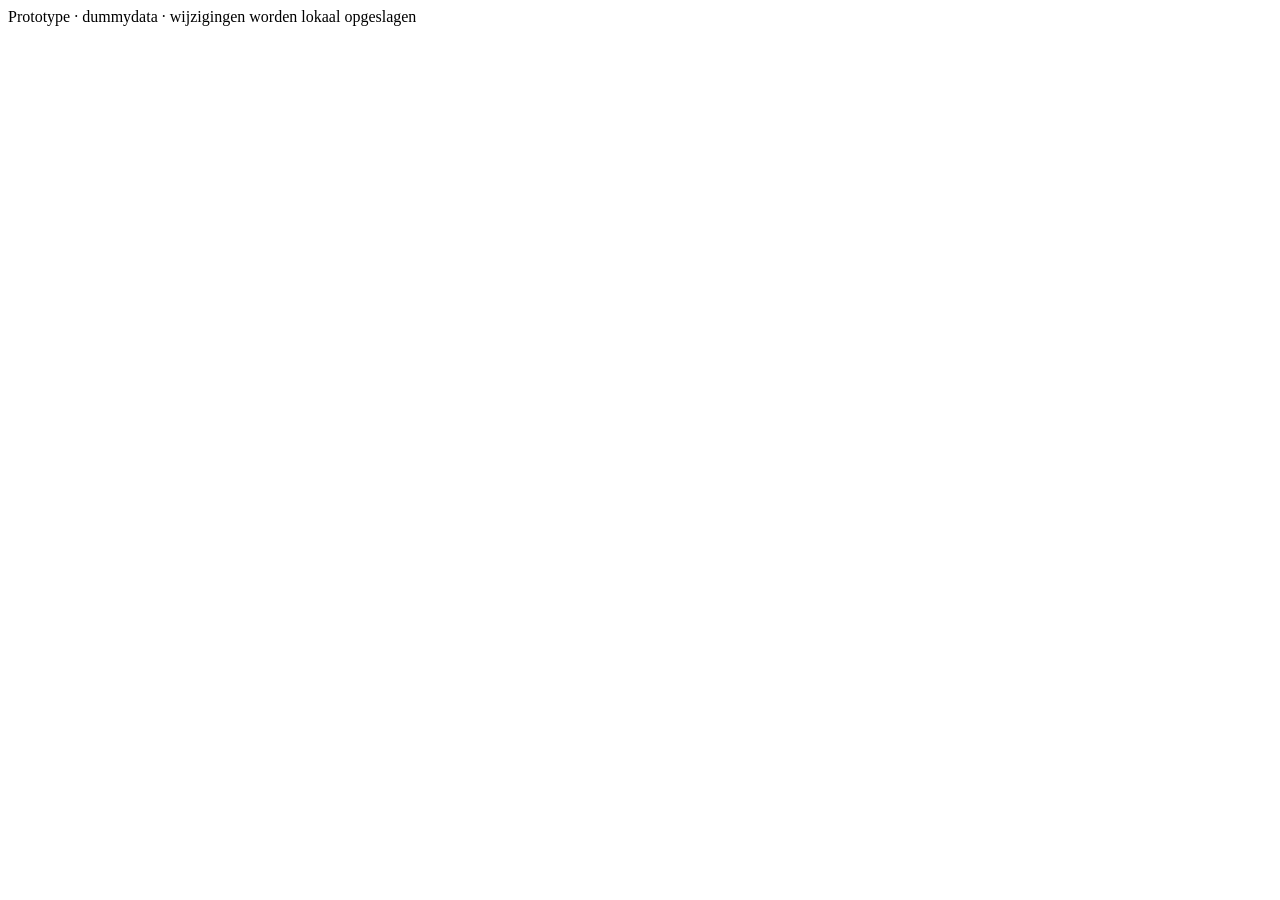
==== index.html @ a11d27b2 "feat: add Belles Creator multilingual prototype entry point" ====
<!DOCTYPE html>
<html lang="nl">
<head>
<meta charset="UTF-8"><meta name="viewport" content="width=device-width, initial-scale=1.0">
<title>Belles Creator – Wedding Platform Prototype</title>
<meta name="description" content="Belles Creator: interactief weddingplanning prototype met website, teamdashboard en klantenportaal.">
<link rel="stylesheet" href="./assets/styles.css">
<script defer src="./assets/data.js"></script>
<script defer src="./assets/public.js"></script>
<script defer src="./assets/admin.js"></script>
<script defer src="./assets/portal.js"></script>
<script defer src="./assets/i18n.js"></script>
</head>
<body>
<div class="tag-demo">Prototype · dummydata · wijzigingen worden lokaal opgeslagen</div>
<div id="app"></div><div class="toast" id="toast"></div>
<div class="modal-bg" id="modal"><div class="modal" id="modalBody"></div></div>
<noscript>Schakel JavaScript in om het prototype te bekijken. Enable JavaScript to view the prototype.</noscript>
</body></html>
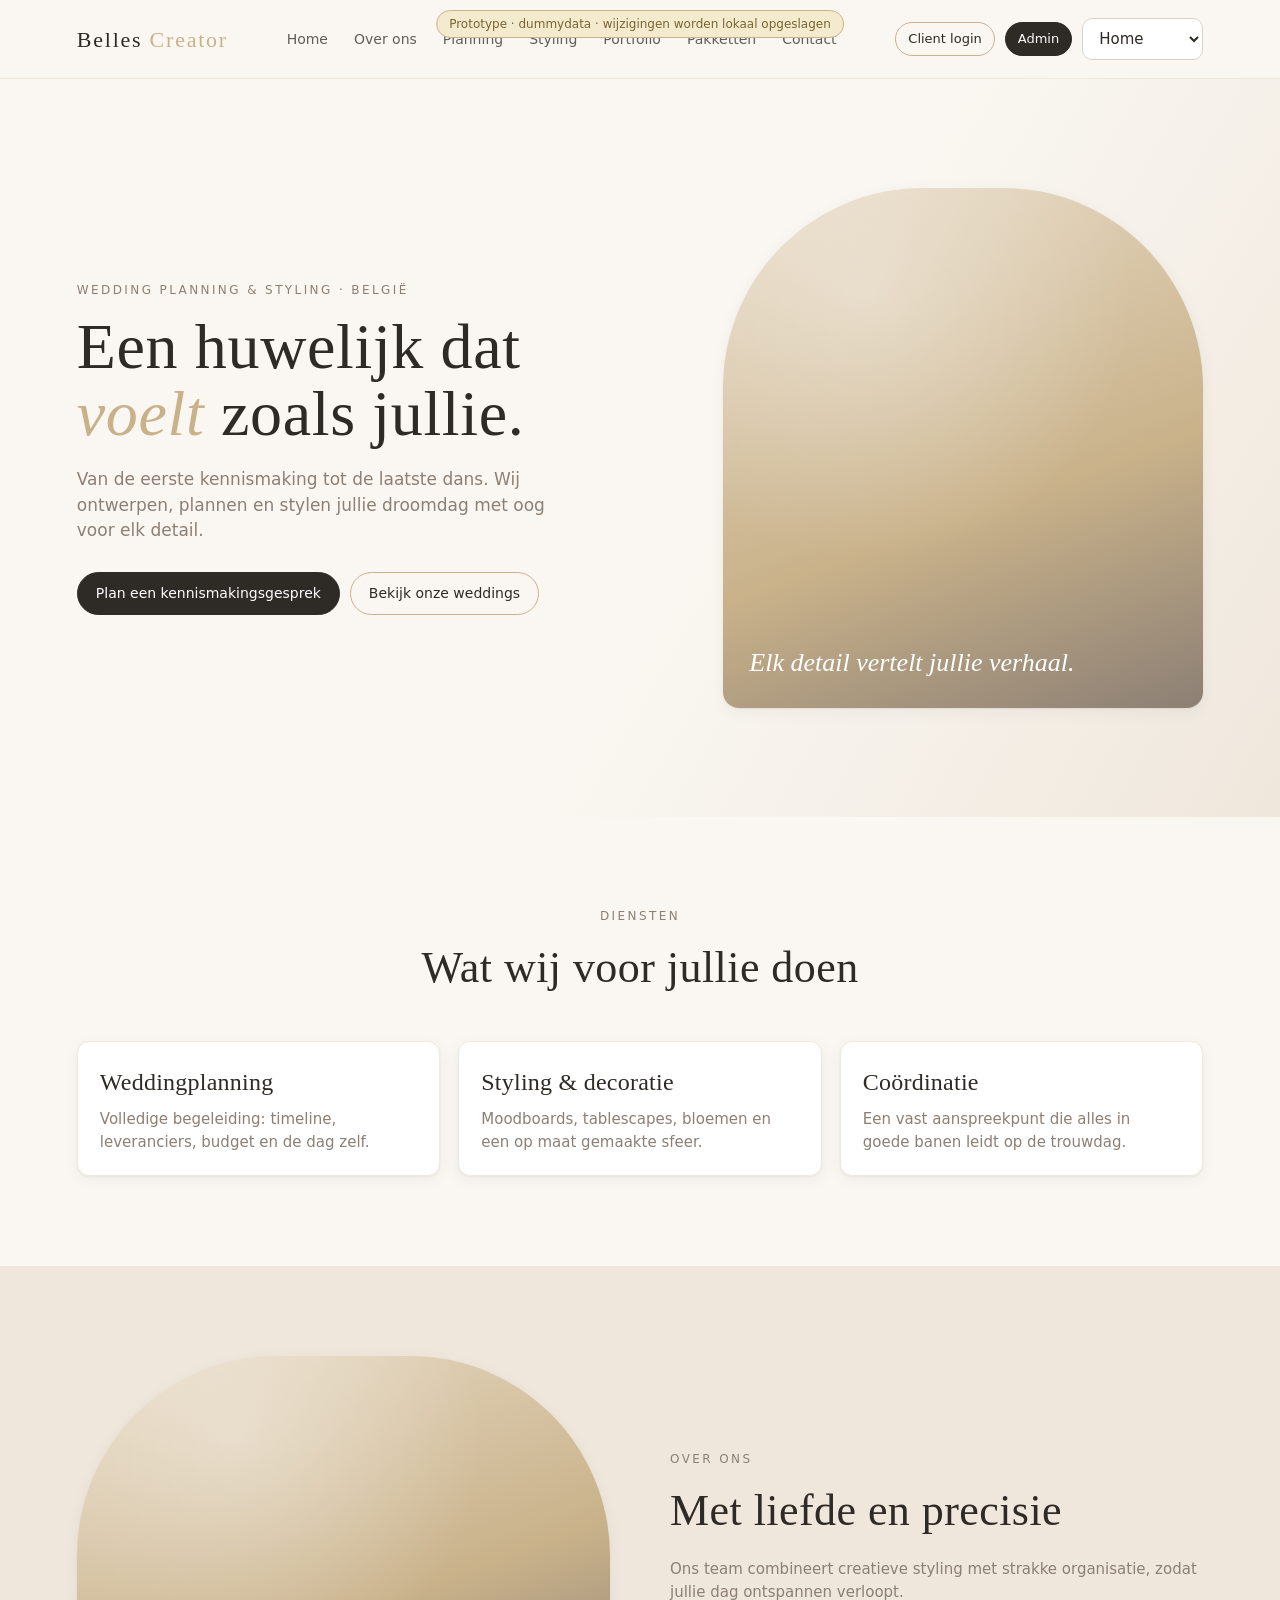
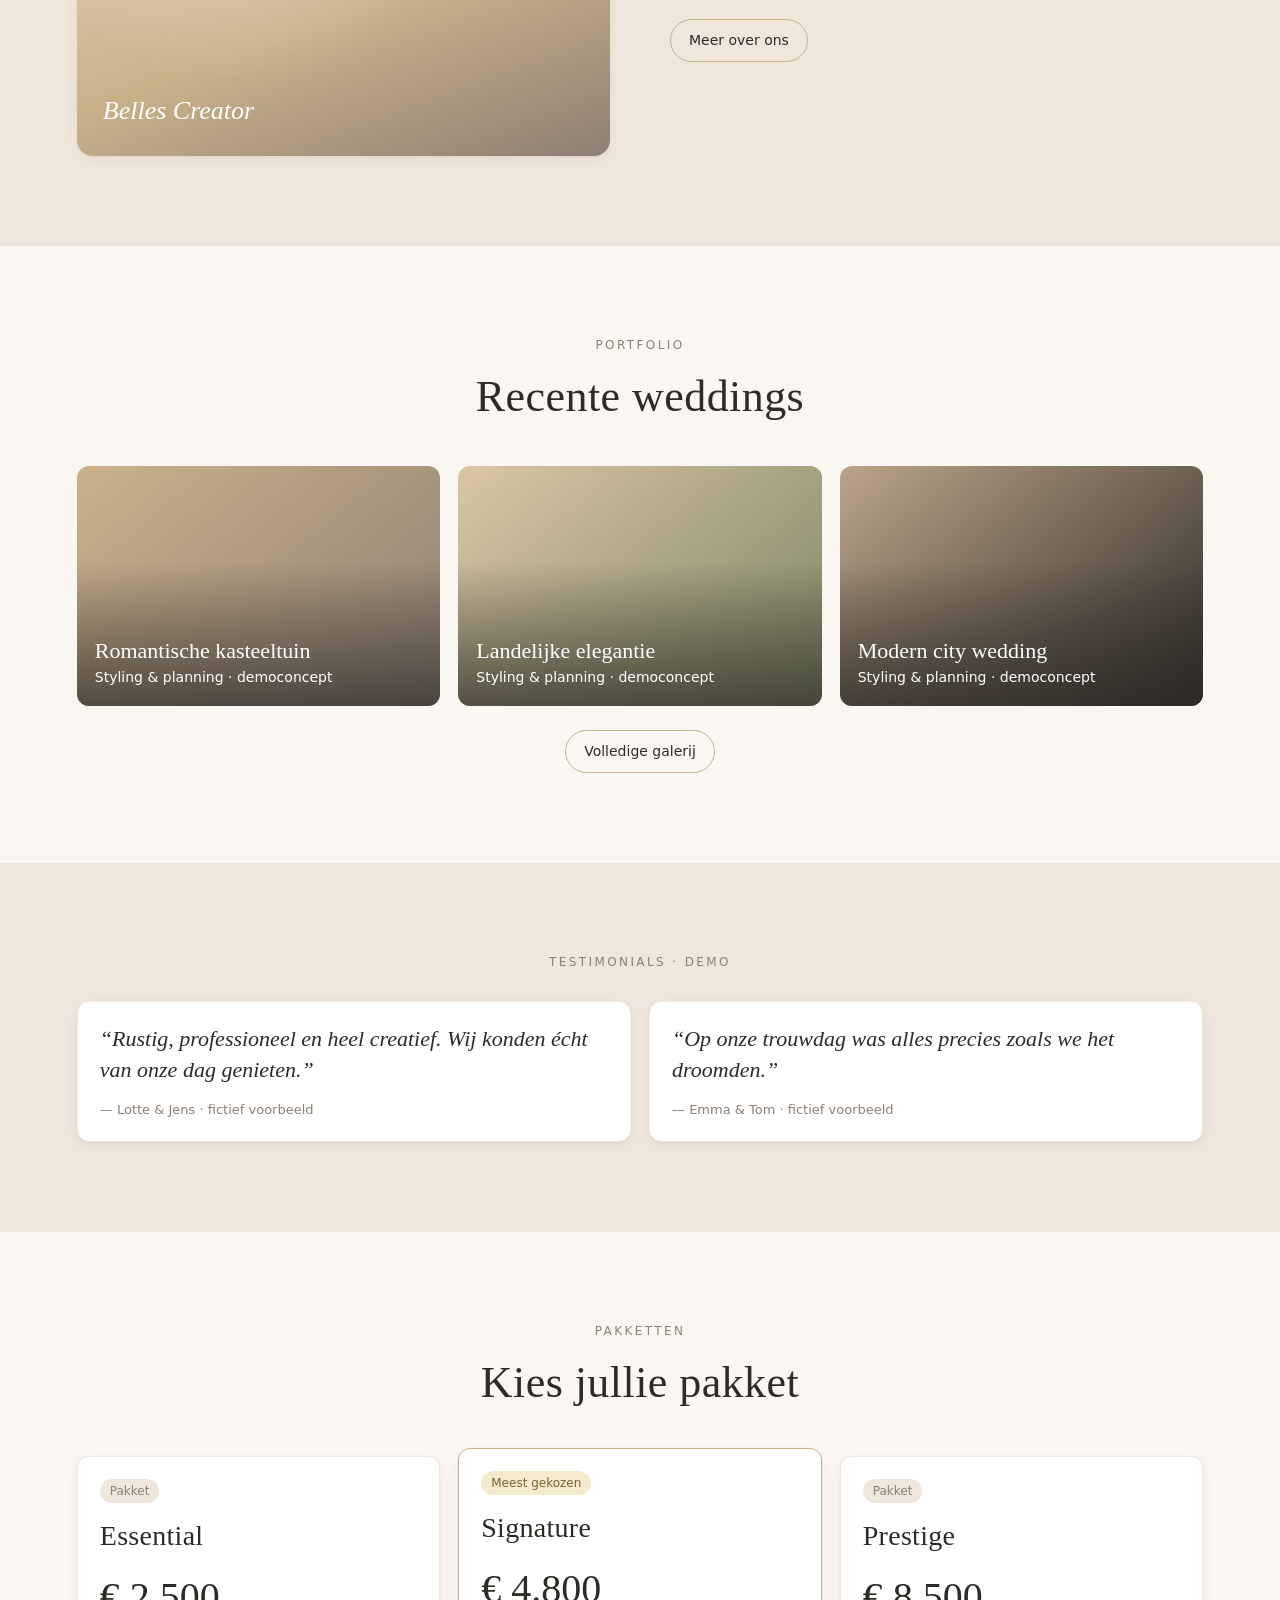
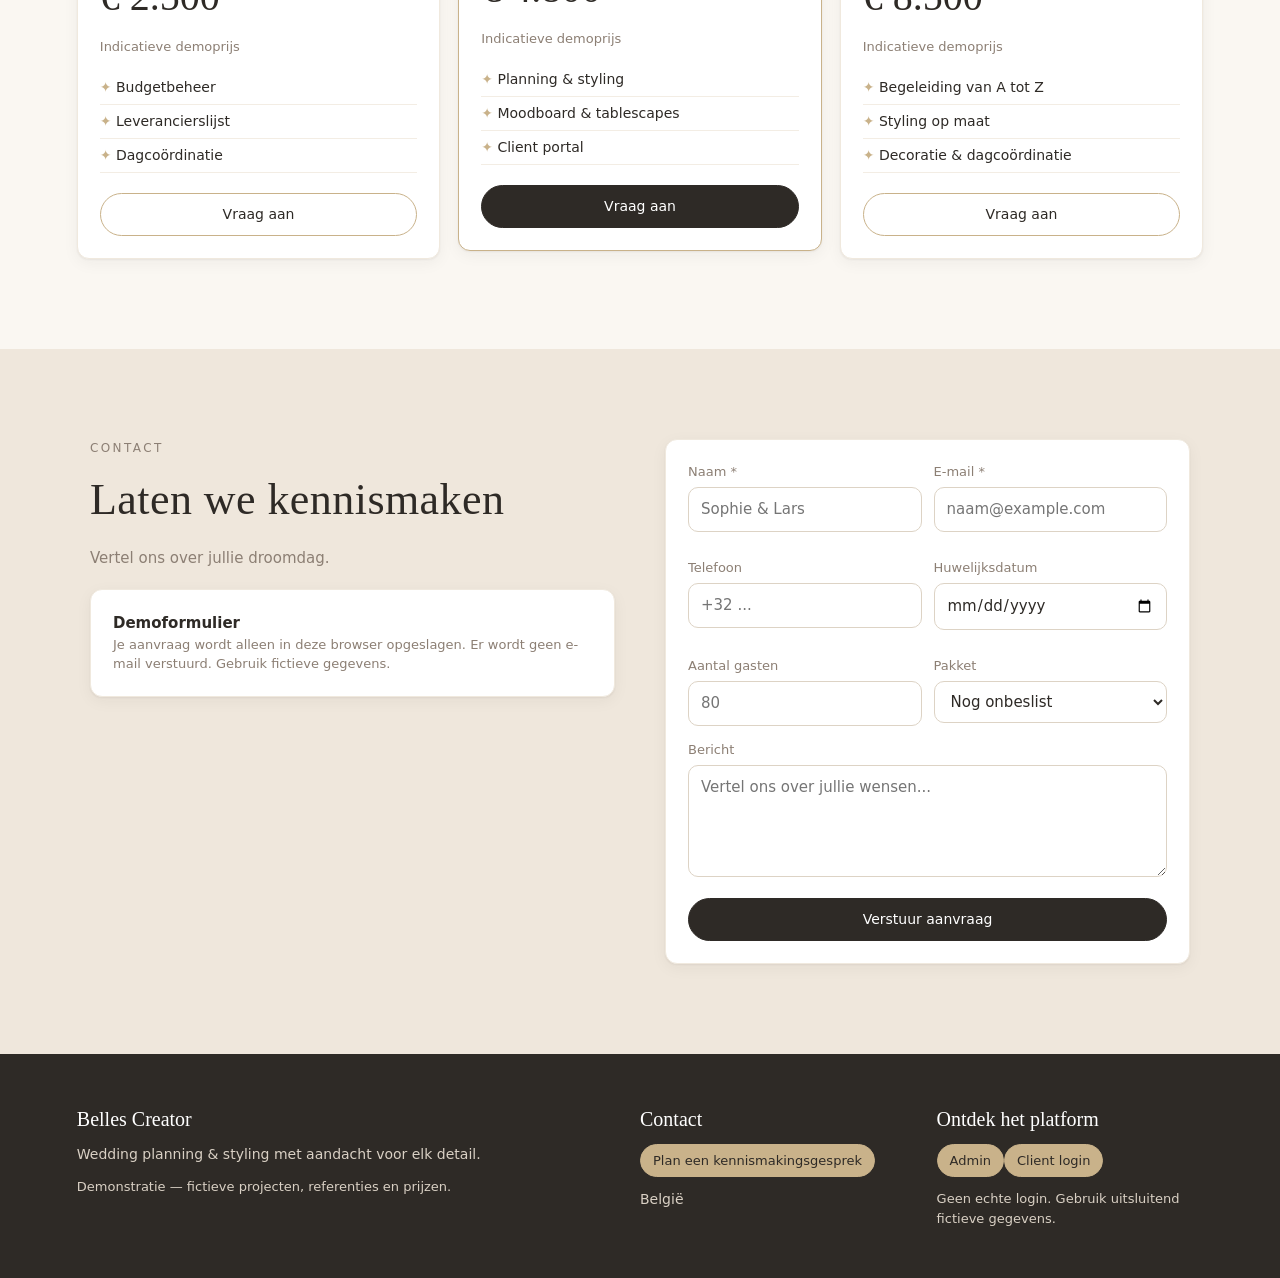
==== commit e2a86d1d: "feat: add complete Belles Creator entrypoint" ====
--- a/index.html
+++ b/index.html
@@ -1,11 +1,19 @@
 <!DOCTYPE html>
 <html lang="nl">
 <head>
-<meta charset="UTF-8"><meta name="viewport" content="width=device-width, initial-scale=1.0">
-<title>Belles Creator – Wedding Platform Prototype</title>
-<meta name="description" content="Belles Creator: interactief weddingplanning prototype met website, teamdashboard en klantenportaal.">
+<meta charset="utf-8">
+<meta name="viewport" content="width=device-width, initial-scale=1">
+<meta name="description" content="Belles Creator — interactieve wedding planning demonstratie met website, teamdashboard en klantenportaal.">
+<meta name="robots" content="noindex,nofollow">
+<meta name="theme-color" content="#FAF7F2">
+<title>Belles Creator — Wedding Planning Demo</title>
 <link rel="stylesheet" href="./assets/styles.css">
+<style>
+html{scroll-behavior:smooth}.tag-demo{pointer-events:none;max-width:90vw;white-space:nowrap;overflow:hidden;text-overflow:ellipsis}.lang-switch{position:fixed;right:16px;bottom:86px;z-index:55;background:#fff;border:1px solid #c9b28a;border-radius:24px;padding:8px 12px;box-shadow:0 4px 16px #2e2a2610}.lang-switch select{width:auto;max-width:145px;border:0;padding:3px;background:transparent}.p-top{gap:16px;flex-wrap:wrap}.pbottom button{min-width:0}.table-wrap{overflow-x:auto}h3{font-size:24px}.boot{padding:100px 6vw;text-align:center}.boot p{margin:20px auto;max-width:500px}@media(max-width:900px){.side .roleBox{display:block!important;width:100%;margin-top:8px}.side{flex-wrap:wrap}.main .grid[style*="repeat(5"]{display:flex;overflow:auto}.main .grid[style*="repeat(5"]>.card{min-width:220px}.pbottom button{font-size:10px}.tag-demo{font-size:10px}}
+</style>
+<script>window.addEventListener('error',function(e){if(e.target&&e.target.tagName==='SCRIPT'){var a=document.getElementById('app');if(a)a.innerHTML='<div class="boot"><h1>Belles Creator</h1><p>Een appbestand kon niet worden geladen. Probeer de pagina opnieuw wanneer de publicatie voltooid is.</p><button onclick="location.reload()">Opnieuw proberen</button></div>';}},true);</script>
 <script defer src="./assets/data.js"></script>
+<script defer src="./assets/app.js"></script>
 <script defer src="./assets/public.js"></script>
 <script defer src="./assets/admin.js"></script>
 <script defer src="./assets/portal.js"></script>
@@ -13,7 +21,9 @@
 </head>
 <body>
 <div class="tag-demo">Prototype · dummydata · wijzigingen worden lokaal opgeslagen</div>
-<div id="app"></div><div class="toast" id="toast"></div>
-<div class="modal-bg" id="modal"><div class="modal" id="modalBody"></div></div>
-<noscript>Schakel JavaScript in om het prototype te bekijken. Enable JavaScript to view the prototype.</noscript>
-</body></html>
+<div id="app"><div class="boot"><h1>Belles Creator</h1><p>Wedding planning &amp; styling</p><p>Demo laden…</p></div></div>
+<div id="toast" class="toast" role="status" aria-live="polite"></div>
+<div id="modal" class="modal-bg" role="dialog" aria-modal="true" aria-label="Belles Creator"><div id="modalBody" class="modal"></div></div>
+<noscript>Activeer JavaScript om deze interactieve demo te bekijken.</noscript>
+</body>
+</html>
--- a/assets/styles.css
+++ b/assets/styles.css
@@ -0,0 +1 @@
+:root{--ivory:#FAF7F2;--beige:#EFE7DC;--champagne:#C9B28A;--taupe:#8C7F74;--dark:#2E2A26;--white:#FFF;--olive:#7D8465;--terra:#B9725A;--gold-soft:#F4EBCF;--radius:12px;--shadow:0 1px 2px #2e2a260f,0 4px 16px #2e2a260d}*{box-sizing:border-box;margin:0;padding:0}body{font-family:Inter,system-ui,-apple-system,Segoe UI,sans-serif;background:var(--ivory);color:var(--dark);font-size:15px;line-height:1.5}h1,h2,h3,.serif{font-family:Georgia,serif;font-weight:500;letter-spacing:.01em}a{color:inherit;text-decoration:none}button,input,select,textarea{font:inherit;color:inherit}button{cursor:pointer;border:none;background:none}.btn{display:inline-flex;align-items:center;gap:8px;padding:10px 18px;border-radius:999px;border:1px solid var(--dark);background:var(--dark);color:white;font-size:14px;transition:.2s}.btn:hover{opacity:.88}.btn.ghost{background:transparent;color:var(--dark);border-color:var(--champagne)}.btn.ghost:hover{background:var(--beige)}.btn.sm{padding:6px 12px;font-size:13px}.btn.gold{background:var(--champagne);border-color:var(--champagne);color:var(--dark)}input,select,textarea{width:100%;padding:10px 12px;border:1px solid #DDD3C5;border-radius:10px;background:white;outline:none}input:focus,select:focus,textarea:focus{border-color:var(--champagne)}label{display:block;font-size:13px;color:var(--taupe);margin-bottom:6px}.field{margin-bottom:14px}.card{background:white;border-radius:var(--radius);box-shadow:var(--shadow);padding:22px;border:1px solid #F0E9DE}.badge{display:inline-block;padding:3px 10px;border-radius:999px;font-size:12px;background:var(--beige);color:var(--taupe)}.badge.olive{background:#E7EBDB;color:#55603B}.badge.terra{background:#F3DDD4;color:#8A4A35}.badge.gold{background:var(--gold-soft);color:#7A6330}.badge.dark{background:var(--dark);color:white}.muted{color:var(--taupe)}.small{font-size:13px}.grid{display:grid;gap:18px}.g2{grid-template-columns:repeat(2,1fr)}.g3{grid-template-columns:repeat(3,1fr)}.g4{grid-template-columns:repeat(4,1fr)}table{width:100%;border-collapse:collapse;font-size:14px}th{text-align:left;font-weight:500;color:var(--taupe);font-size:12px;text-transform:uppercase;letter-spacing:.06em;padding:10px 8px;border-bottom:1px solid #EEE6DA}td{padding:12px 8px;border-bottom:1px solid #F3EDE4;vertical-align:middle}tr:last-child td{border-bottom:none}.toast{position:fixed;bottom:24px;right:24px;background:var(--dark);color:white;padding:12px 18px;border-radius:10px;box-shadow:0 8px 30px #0003;transform:translateY(120px);opacity:0;transition:.35s;z-index:99}.toast.show{transform:none;opacity:1}.empty{padding:40px;text-align:center;color:var(--taupe)}.fade{animation:fade .35s ease}@keyframes fade{from{opacity:0;transform:translateY(6px)}to{opacity:1;transform:none}}.tag-demo{position:fixed;top:10px;left:50%;transform:translateX(-50%);background:var(--gold-soft);color:#7A6330;font-size:12px;padding:4px 12px;border-radius:999px;z-index:50;border:1px solid var(--champagne);pointer-events:none}.nav-pub{display:flex;justify-content:space-between;align-items:center;padding:18px 6vw;position:sticky;top:0;background:#faf7f2eb;backdrop-filter:blur(8px);z-index:10;border-bottom:1px solid #EEE6DA}.logo{font-family:Georgia,serif;font-size:22px;letter-spacing:.08em}.logo span{color:var(--champagne)}.nav-links{display:flex;gap:26px;font-size:14px}.nav-links a{opacity:.75}.nav-links a:hover{opacity:1;color:var(--champagne)}.hero{min-height:82vh;display:grid;grid-template-columns:1.1fr .9fr;align-items:center;gap:60px;padding:60px 6vw;background:linear-gradient(120deg,var(--ivory) 55%,var(--beige))}.hero h1{font-size:64px;line-height:1.05;margin:14px 0 20px}.hero h1 em{color:var(--champagne);font-style:italic}.eyebrow{font-size:12px;letter-spacing:.2em;text-transform:uppercase;color:var(--taupe)}.visual{height:520px;border-radius:200px 200px 16px 16px;background:linear-gradient(160deg,#E9DCC8,#C9B28A 60%,#8C7F74);position:relative;overflow:hidden;box-shadow:var(--shadow)}.visual:after{content:'';position:absolute;inset:0;background:radial-gradient(circle at 30% 20%,#ffffff59,transparent 50%)}.visual .caption{position:absolute;bottom:26px;left:26px;right:26px;color:white;z-index:2;font-family:Georgia,serif;font-size:26px;font-style:italic}section.block{padding:90px 6vw}section.alt{background:var(--beige)}.center{text-align:center}.section-title{font-size:44px;margin:10px 0 14px}.lead-p{max-width:620px;margin:0 auto;color:var(--taupe)}.service-card h3{font-size:24px;margin-bottom:8px}.pkg.featured{border:1.5px solid var(--champagne);transform:translateY(-8px)}.pkg .price{font-family:Georgia,serif;font-size:40px;margin:10px 0}.pkg ul{list-style:none;margin:14px 0 20px;font-size:14px}.pkg li{padding:6px 0;border-bottom:1px solid #F3EDE4}.pkg li:before{content:'✦ ';color:var(--champagne)}.portfolio{height:240px;border-radius:12px;position:relative;overflow:hidden;color:white;display:flex;align-items:flex-end;padding:18px}.portfolio:after{content:'';position:absolute;inset:0;background:linear-gradient(transparent 40%,#2e2a26b3)}.portfolio span{position:relative;z-index:2;font-size:14px}.portfolio b{display:block;font-family:Georgia,serif;font-size:22px;font-weight:500}.quote{font-family:Georgia,serif;font-size:22px;font-style:italic;line-height:1.4}footer.pub-foot{background:var(--dark);color:#D9D0C4;padding:50px 6vw;display:grid;grid-template-columns:2fr 1fr 1fr;gap:30px;font-size:14px}footer.pub-foot h4{font-family:Georgia,serif;font-size:20px;color:white;font-weight:500;margin-bottom:10px}.app{display:grid;grid-template-columns:240px 1fr;min-height:100vh}.side{background:var(--dark);color:#D9D0C4;padding:26px 16px;display:flex;flex-direction:column;gap:4px;position:sticky;top:0;height:100vh}.side .logo{color:white;padding:0 10px 18px}.side .navgroup{font-size:11px;letter-spacing:.14em;text-transform:uppercase;color:var(--taupe);padding:16px 12px 6px}.side a.item{padding:9px 12px;border-radius:8px;font-size:14px;display:flex;justify-content:space-between;align-items:center;cursor:pointer}.side a.item:hover{background:#ffffff0f}.side a.item.active{background:#c9b28a2e;color:white}.side .count{background:var(--champagne);color:var(--dark);border-radius:999px;font-size:11px;padding:1px 7px}.side .roleBox{margin-top:auto;background:#ffffff0d;border-radius:10px;padding:12px}.side select{background:var(--dark);color:white;border-color:#4a443d}.main{padding:28px 36px 60px;min-width:0}.topbar{display:flex;justify-content:space-between;align-items:center;margin-bottom:26px;gap:16px;flex-wrap:wrap}.topbar h1{font-size:36px}.stat{padding:20px}.stat .v{font-family:Georgia,serif;font-size:38px;margin-top:4px}.stat .l{font-size:13px;color:var(--taupe)}.row{display:flex;gap:10px;align-items:center;flex-wrap:wrap}.spread{display:flex;justify-content:space-between;align-items:center;gap:12px;margin-bottom:14px;flex-wrap:wrap}.bar{height:8px;background:var(--beige);border-radius:99px;overflow:hidden}.bar i{display:block;height:100%;background:linear-gradient(90deg,var(--champagne),var(--taupe));border-radius:99px}.list-item{display:flex;justify-content:space-between;align-items:center;padding:12px 0;border-bottom:1px solid #F3EDE4;gap:10px}.list-item:last-child{border:none}.modal-bg{position:fixed;inset:0;background:#2e2a2666;display:none;align-items:center;justify-content:center;z-index:60;padding:20px}.modal-bg.show{display:flex}.modal{background:white;border-radius:16px;padding:28px;width:min(520px,100%);max-height:90vh;overflow:auto;box-shadow:0 20px 60px #0003}.tabs{display:flex;gap:4px;border-bottom:1px solid #EEE6DA;margin-bottom:22px;overflow-x:auto}.tabs button{padding:10px 14px;font-size:14px;color:var(--taupe);border-bottom:2px solid transparent;white-space:nowrap}.tabs button.on{color:var(--dark);border-color:var(--champagne)}.check{width:18px;height:18px;accent-color:var(--dark)}.tl{position:relative;padding-left:22px}.tl:before{content:'';position:absolute;left:6px;top:4px;bottom:4px;width:1px;background:var(--champagne)}.tl .step{position:relative;margin-bottom:16px}.tl .step:before{content:'';position:absolute;left:-20px;top:6px;width:9px;height:9px;border-radius:50%;background:var(--champagne)}.tl .step.done:before{background:var(--olive)}.portal{min-height:100vh}.p-top{background:white;border-bottom:1px solid #EEE6DA;padding:16px 6vw;display:flex;justify-content:space-between;align-items:center;gap:12px;flex-wrap:wrap}.p-wrap{max-width:1100px;margin:0 auto;padding:30px 6vw 110px}.countdown{background:var(--dark);color:white;border-radius:18px;padding:34px;display:grid;grid-template-columns:1.3fr 1fr;gap:24px;align-items:center}.countdown h2{font-size:38px;margin:6px 0}.cd-nums{display:flex;gap:12px}.cd-nums div{background:#ffffff12;border-radius:12px;padding:14px 10px;text-align:center;flex:1}.cd-nums b{font-family:Georgia,serif;font-size:36px;font-weight:500;display:block;color:var(--champagne)}.cd-nums span{font-size:12px;color:#BDB3A6}.pbottom{position:fixed;bottom:0;left:0;right:0;background:white;border-top:1px solid #EEE6DA;display:flex;justify-content:space-around;padding:10px 0;z-index:20;overflow-x:auto;gap:8px}.pbottom button{font-size:12px;color:var(--taupe);display:flex;flex-direction:column;align-items:center;gap:2px;min-width:60px}.pbottom button.on{color:var(--dark)}.lang-switch{position:fixed;right:16px;bottom:82px;z-index:55;background:white;border:1px solid var(--champagne);border-radius:999px;padding:6px 12px;box-shadow:var(--shadow)}.lang-switch select{width:auto;border:0;background:transparent;padding:2px;max-width:150px}.table-wrap{overflow-x:auto}@media(max-width:900px){.tag-demo{font-size:10px;max-width:90%;white-space:nowrap;overflow:hidden}.hero{grid-template-columns:1fr;padding:40px 6vw}.hero h1{font-size:44px}.visual{height:340px}.g2,.g3,.g4{grid-template-columns:1fr}.nav-links{display:none}.app{grid-template-columns:1fr}.side{position:relative;height:auto;flex-direction:row;flex-wrap:wrap;padding:12px;align-items:center}.side .logo,.side .navgroup{display:none}.side a.item{white-space:nowrap}.side .roleBox{display:block;width:100%;margin-top:8px}.main{padding:20px 18px 40px}footer.pub-foot{grid-template-columns:1fr}.countdown{grid-template-columns:1fr}.section-title{font-size:34px}.pkg.featured{transform:none}.main .grid[style*='repeat(5']{display:flex;overflow-x:auto}.main .grid[style*='repeat(5']>.card{min-width:220px}}
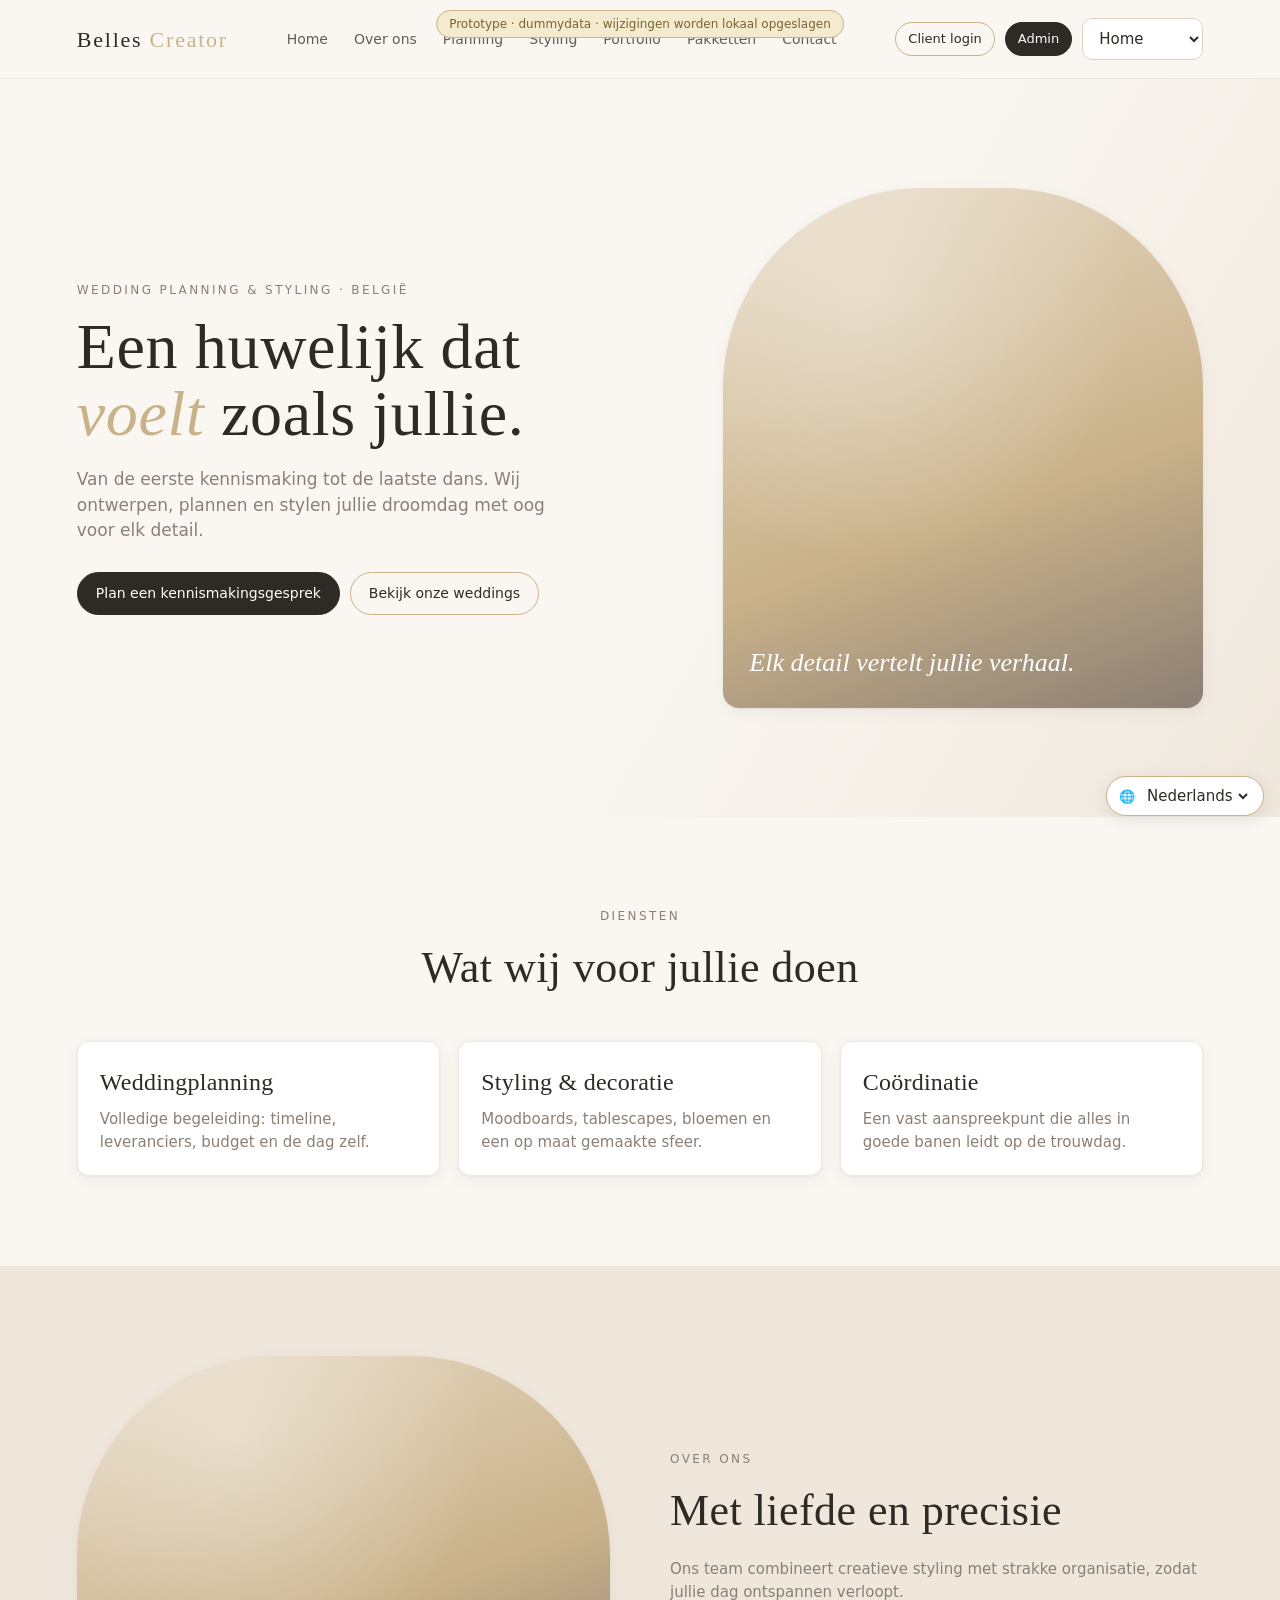
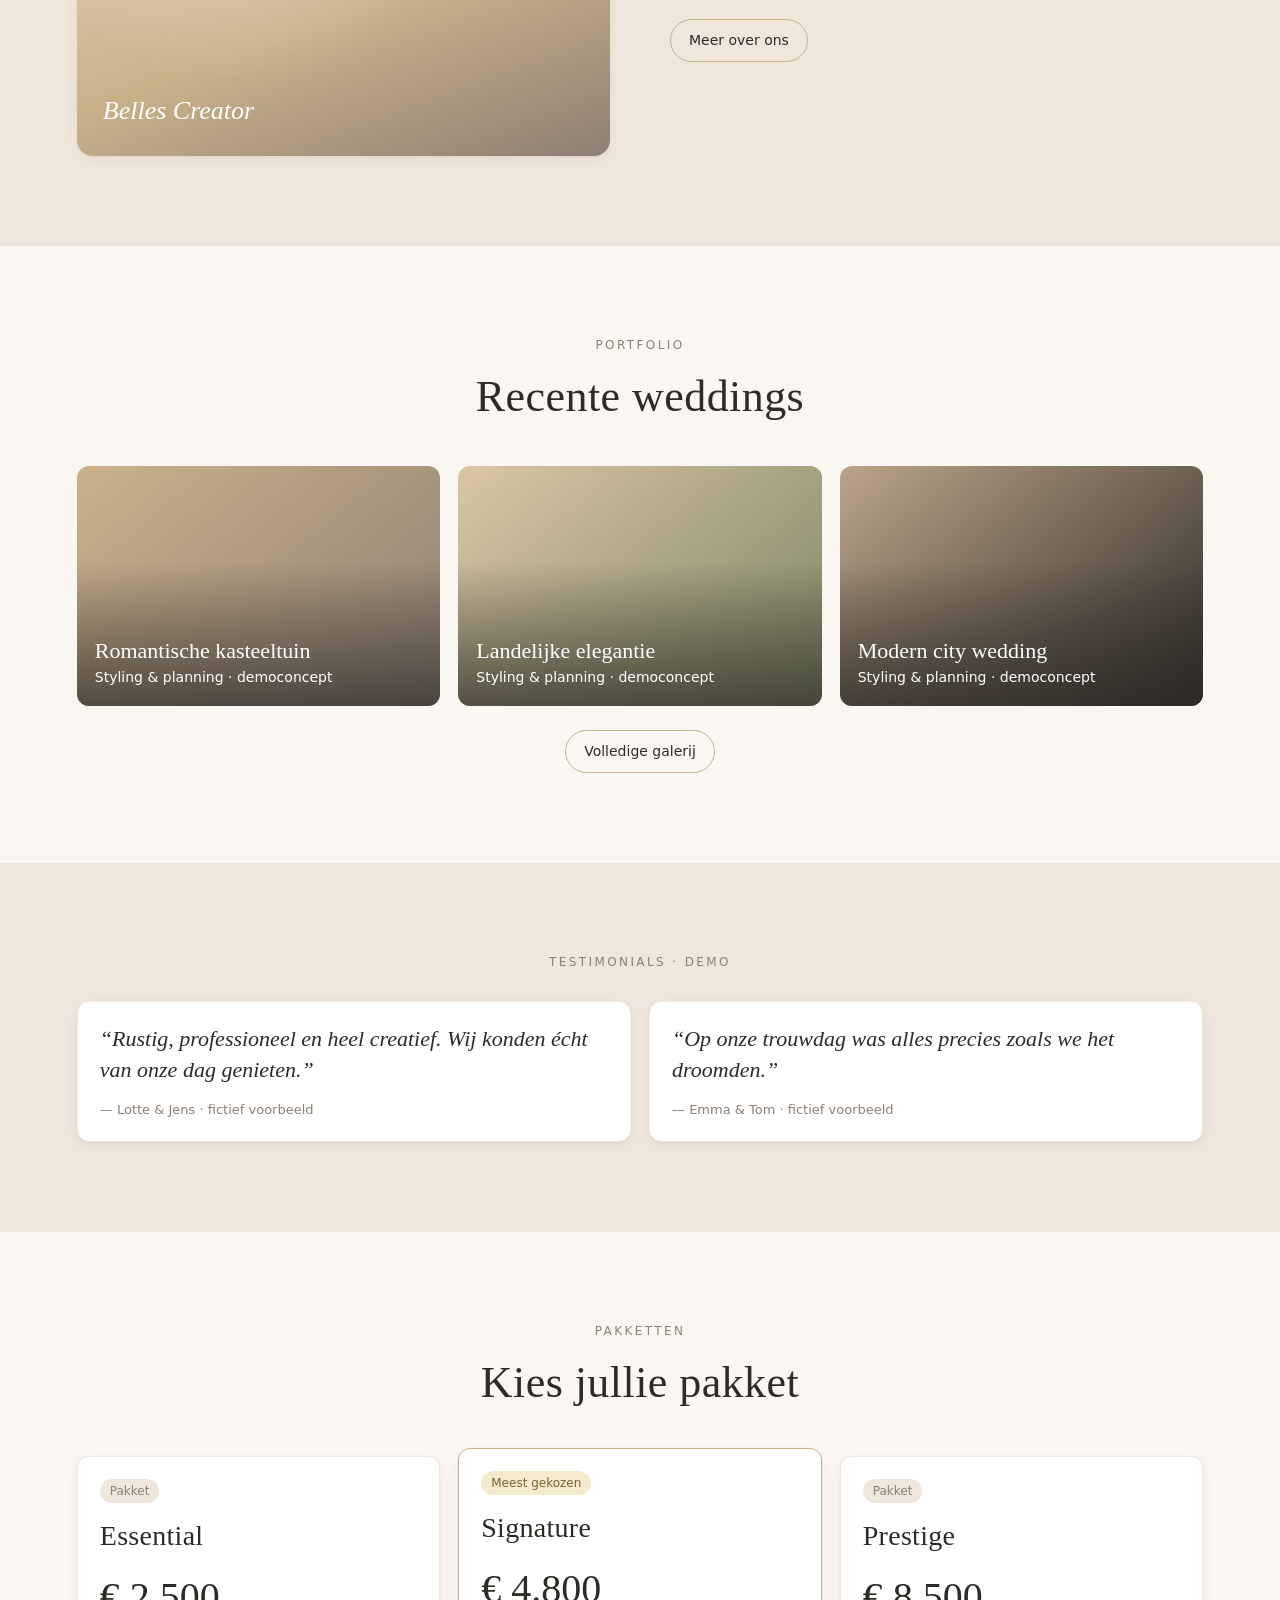
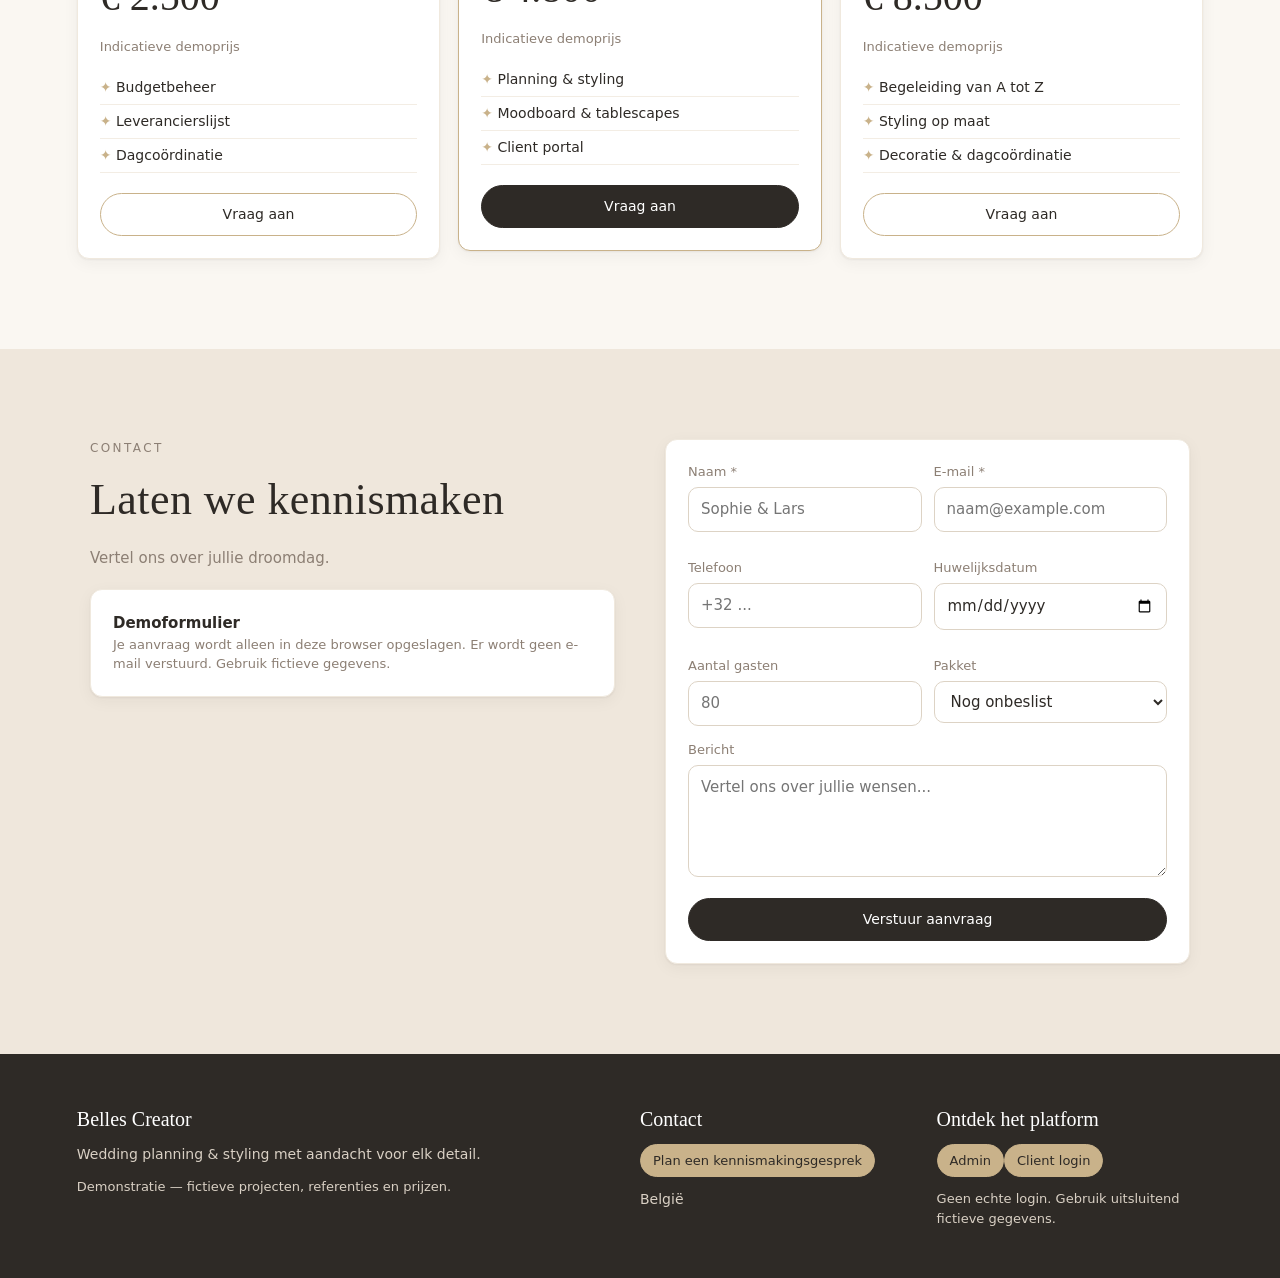
==== commit 192c2b97: "feat: Velours Bordeaux atelier with per-department logins and pages Rebuilds the team dashboard in t" ====
--- a/index.html
+++ b/index.html
@@ -7,7 +7,11 @@
 <meta name="robots" content="noindex,nofollow">
 <meta name="theme-color" content="#FAF7F2">
 <title>Belles Creator — Wedding Planning Demo</title>
+<link rel="preconnect" href="https://fonts.googleapis.com">
+<link rel="preconnect" href="https://fonts.gstatic.com" crossorigin>
+<link rel="stylesheet" href="https://fonts.googleapis.com/css2?family=Cormorant:ital,wght@0,500;0,600;1,500&family=Jost:wght@400;500;600&family=Pinyon+Script&display=swap">
 <link rel="stylesheet" href="./assets/styles.css">
+<link rel="stylesheet" href="./assets/atelier.css">
 <style>
 html{scroll-behavior:smooth}.tag-demo{pointer-events:none;max-width:90vw;white-space:nowrap;overflow:hidden;text-overflow:ellipsis}.lang-switch{position:fixed;right:16px;bottom:86px;z-index:55;background:#fff;border:1px solid #c9b28a;border-radius:24px;padding:8px 12px;box-shadow:0 4px 16px #2e2a2610}.lang-switch select{width:auto;max-width:145px;border:0;padding:3px;background:transparent}.p-top{gap:16px;flex-wrap:wrap}.pbottom button{min-width:0}.table-wrap{overflow-x:auto}h3{font-size:24px}.boot{padding:100px 6vw;text-align:center}.boot p{margin:20px auto;max-width:500px}@media(max-width:900px){.side .roleBox{display:block!important;width:100%;margin-top:8px}.side{flex-wrap:wrap}.main .grid[style*="repeat(5"]{display:flex;overflow:auto}.main .grid[style*="repeat(5"]>.card{min-width:220px}.pbottom button{font-size:10px}.tag-demo{font-size:10px}}
 </style>
@@ -18,6 +22,7 @@
 <script defer src="./assets/admin.js"></script>
 <script defer src="./assets/portal.js"></script>
 <script defer src="./assets/i18n.js"></script>
+<script defer src="./assets/atelier.js"></script>
 </head>
 <body>
 <div class="tag-demo">Prototype · dummydata · wijzigingen worden lokaal opgeslagen</div>
--- a/assets/atelier.css
+++ b/assets/atelier.css
@@ -0,0 +1,222 @@
+/* Belles Creators · Atelier (teamdashboard) · stijl "Velours Bordeaux" */
+:root{
+  --bc-bg:#1a0607;--bc-ink:#25090b;--bc-velvet:#2d0809;--bc-plum:#321513;--bc-rose:#3a1517;
+  --bc-text:#f6e8da;--bc-muted:#d9bfa8;--bc-soft:#b99c88;
+  --bc-gold:#e6c48f;--bc-gold-hi:#fbe9c6;--bc-gold-mid:#d8ae6a;--bc-gold-lo:#b98a48;
+  --bc-line:rgba(230,196,143,.18);--bc-line-strong:rgba(230,196,143,.34);
+  --bc-goldgrad:linear-gradient(120deg,#fbe9c6 0%,#d8ae6a 45%,#b98a48 100%);
+  --bc-serif:'Cormorant',Georgia,serif;--bc-script:'Pinyon Script',cursive;--bc-sans:'Jost',system-ui,sans-serif;
+}
+body.bc-on{background:var(--bc-bg);color:var(--bc-text)}
+body.bc-on .tag-demo{background:var(--bc-ink);color:var(--bc-muted);border-color:var(--bc-line)}
+body.bc-on .lang-switch{display:none}
+
+.bc{min-height:100vh;font-family:var(--bc-sans);color:var(--bc-text);font-size:15px;line-height:1.5;
+  background:radial-gradient(900px 600px at 0% 0%,#3a1013 0%,rgba(58,16,19,0) 70%),radial-gradient(900px 700px at 100% 100%,#2d0809 0%,rgba(45,8,9,0) 70%),var(--bc-bg)}
+.bc *{box-sizing:border-box}
+.bc h1,.bc h2,.bc h3{font-family:var(--bc-serif);font-weight:500;letter-spacing:.005em;margin:0;color:var(--bc-text)}
+.bc p{margin:0}
+.bc a{color:var(--bc-gold)}
+.bc button{font-family:var(--bc-sans);color:inherit;cursor:pointer}
+.bc label{color:inherit;font-size:inherit;margin:0;display:inline}
+.bc :focus-visible{outline:2px solid var(--bc-gold);outline-offset:2px}
+.bc .gold{background:var(--bc-goldgrad);-webkit-background-clip:text;background-clip:text;color:transparent}
+.bc .script{font-family:var(--bc-script);color:var(--bc-gold);font-weight:400}
+.bc .muted{color:var(--bc-muted)}
+.bc .small{font-size:12.5px}
+.bc .eyebrow{font-size:11px;letter-spacing:.28em;text-transform:uppercase;color:var(--bc-muted)}
+
+/* Shell */
+.bc-shell{display:flex;gap:24px;padding:24px;min-height:100vh}
+.bc-side{flex:0 0 260px;align-self:flex-start;
+  padding:28px 16px 18px;border-radius:32px;background:var(--bc-ink);border:1px solid var(--bc-line);display:flex;flex-direction:column;gap:24px}
+.bc-brand{display:flex;justify-content:center}
+.bc-brand img{width:170px;height:auto}
+.bc-nav{display:flex;flex-direction:column;gap:4px}
+.bc-nav .grp{font-size:10px;letter-spacing:.3em;color:var(--bc-soft);padding:14px 18px 6px}
+.bc-nav button{display:flex;align-items:center;gap:14px;min-height:46px;padding:0 16px;border:0;border-radius:16px;background:transparent;color:#e9d3c0;font-size:14.5px;text-align:left}
+.bc-nav button:hover{background:rgba(230,196,143,.07)}
+.bc-nav button.on{background:var(--bc-rose);color:var(--bc-gold-hi);box-shadow:inset 0 0 0 1px var(--bc-line-strong)}
+.bc-nav svg,.bc-tabbar svg{flex:0 0 auto}
+.bc-me{margin-top:auto;display:flex;align-items:center;gap:12px;padding:14px;border-radius:22px;background:linear-gradient(160deg,var(--bc-rose),var(--bc-ink));border:1px solid var(--bc-line)}
+.bc-avatar{width:42px;height:42px;border-radius:50%;display:flex;align-items:center;justify-content:center;flex:0 0 auto;background:var(--bc-goldgrad);color:var(--bc-ink);font-weight:600;font-size:14px}
+.bc-main{flex:1 1 auto;min-width:0;display:flex;flex-direction:column;gap:22px;padding:6px 4px 60px}
+
+/* Top bar */
+.bc-top{display:flex;flex-wrap:wrap;justify-content:space-between;align-items:center;gap:14px}
+.bc-top .hello{display:flex;flex-direction:column;gap:2px}
+.bc-top .hello .script{font-size:30px;line-height:1}
+.bc-top h1{font-size:44px;line-height:1.05}
+.bc-actions{display:flex;flex-wrap:wrap;gap:10px;align-items:center}
+
+/* Buttons */
+.bc-btn{display:inline-flex;align-items:center;justify-content:center;gap:8px;min-height:46px;padding:0 22px;border-radius:999px;border:0;
+  background:var(--bc-goldgrad);color:var(--bc-ink)!important;font-weight:600;font-size:13.5px;letter-spacing:.04em;white-space:nowrap;transition:transform .15s,filter .15s}
+.bc-btn:hover{filter:brightness(1.05)}
+.bc-btn:active{transform:scale(.97)}
+.bc-btn.ghost{background:transparent;color:var(--bc-text)!important;box-shadow:inset 0 0 0 1px var(--bc-line-strong);font-weight:500}
+.bc-btn.ghost:hover{background:rgba(230,196,143,.07)}
+.bc-btn.sm{min-height:38px;padding:0 16px;font-size:12.5px}
+.bc-icon{width:46px;height:46px;border-radius:50%;border:0;background:var(--bc-ink);box-shadow:inset 0 0 0 1px var(--bc-line);display:inline-flex;align-items:center;justify-content:center;color:var(--bc-gold)}
+.bc-icon.sm{width:36px;height:36px}
+
+/* Cards & grids */
+.bc-card{padding:26px;border-radius:28px;background:var(--bc-ink);border:1px solid var(--bc-line);display:flex;flex-direction:column;gap:14px;min-width:0}
+.bc-card.rich{background:linear-gradient(160deg,var(--bc-rose) 0%,var(--bc-ink) 100%);border-color:var(--bc-line-strong)}
+.bc-card h2{font-size:28px;line-height:1.1}
+.bc-card h3{font-size:24px;line-height:1.15}
+.bc-card .head{display:flex;justify-content:space-between;align-items:center;gap:12px;flex-wrap:wrap}
+.bc-hero{position:relative;overflow:hidden;border-radius:32px;padding:40px 44px;background:linear-gradient(135deg,var(--bc-rose) 0%,var(--bc-ink) 55%,var(--bc-velvet) 100%);border:1px solid var(--bc-line-strong);display:flex;flex-direction:column;gap:14px}
+.bc-hero .wm{position:absolute;right:-30px;top:-24px;width:400px;opacity:.1;pointer-events:none}
+.bc-hero h2{font-size:46px;line-height:1.05;max-width:680px}
+.bc-hero p{color:#e3cbb7;max-width:560px}
+.bc-grid{display:grid;gap:20px;grid-template-columns:repeat(auto-fit,minmax(280px,1fr))}
+.bc-grid.wide{grid-template-columns:repeat(auto-fit,minmax(340px,1fr))}
+.bc-grid.tight{grid-template-columns:repeat(auto-fit,minmax(150px,1fr));gap:14px}
+.bc-stat{padding:20px;border-radius:22px;background:rgba(26,6,7,.55);border:1px solid var(--bc-line);display:flex;flex-direction:column;gap:6px}
+.bc-stat .v{font-family:var(--bc-serif);font-size:42px;font-weight:600;line-height:1}
+.bc-stat .l{font-size:12.5px;color:var(--bc-muted)}
+button.bc-stat{text-align:left;border:1px solid var(--bc-line);color:inherit}
+button.bc-stat:hover{border-color:var(--bc-line-strong)}
+
+/* Lists */
+.bc-list{display:flex;flex-direction:column}
+.bc-row{display:flex;align-items:center;gap:14px;min-height:58px;padding:10px 0;border-top:1px solid rgba(230,196,143,.12)}
+.bc-row:first-child{border-top:0}
+.bc-row .grow{flex:1 1 auto;min-width:0;display:flex;flex-direction:column;gap:2px}
+.bc-row .t{font-size:14.5px}
+.bc-row .s{font-size:12.5px;color:var(--bc-muted)}
+.bc-row.done .t{color:var(--bc-soft);text-decoration:line-through}
+.bc-date{width:50px;flex:0 0 auto;text-align:center;display:flex;flex-direction:column}
+.bc-date b{font-family:var(--bc-serif);font-size:26px;line-height:1;color:var(--bc-gold);font-weight:500}
+.bc-date span{font-size:10px;letter-spacing:.18em;color:var(--bc-muted);text-transform:uppercase}
+
+/* Chips & badges */
+.bc-pill{display:inline-flex;align-items:center;gap:6px;padding:5px 12px;border-radius:999px;font-size:11.5px;white-space:nowrap;background:var(--bc-rose);color:#f1d6a0}
+.bc-pill.gold{background:var(--bc-goldgrad);color:var(--bc-ink);font-weight:600}
+.bc-pill.line{background:transparent;box-shadow:inset 0 0 0 1px var(--bc-line-strong);color:#e3cbb7}
+.bc-pill.ok{background:rgba(160,190,140,.16);color:#cfe3b9}
+.bc-seg{display:inline-flex;flex-wrap:wrap;gap:6px;padding:5px;border-radius:999px;background:rgba(26,6,7,.6);box-shadow:inset 0 0 0 1px var(--bc-line)}
+.bc-seg button{border:0;min-height:36px;padding:0 14px;border-radius:999px;background:transparent;color:var(--bc-muted);font-size:13px}
+.bc-seg button.on{background:var(--bc-goldgrad);color:var(--bc-ink);font-weight:600}
+.bc-chips{display:flex;gap:8px;overflow-x:auto;padding-bottom:4px;scrollbar-width:none}
+.bc-chips button{flex:0 0 auto;border:0;min-height:40px;padding:0 16px;border-radius:999px;background:var(--bc-ink);box-shadow:inset 0 0 0 1px var(--bc-line);color:#e9d3c0;font-size:13px}
+.bc-chips button.on{background:var(--bc-goldgrad);color:var(--bc-ink);font-weight:600;box-shadow:none}
+
+/* Toggle switch */
+.bc-switch{position:relative;display:inline-flex;flex:0 0 auto;width:52px;height:30px;cursor:pointer}
+.bc-switch input{position:absolute;opacity:0;width:100%;height:100%;margin:0;cursor:pointer;z-index:1}
+.bc-switch span{position:absolute;inset:0;border-radius:999px;background:#4a2224;box-shadow:inset 0 0 0 1px var(--bc-line);transition:background .2s}
+.bc-switch span::after{content:"";position:absolute;top:4px;left:4px;width:22px;height:22px;border-radius:50%;background:#e9d3c0;transition:transform .22s cubic-bezier(.3,.7,.4,1.3),background .2s}
+.bc-switch input:checked + span{background:var(--bc-goldgrad)}
+.bc-switch input:checked + span::after{transform:translateX(22px);background:var(--bc-ink)}
+.bc-switch input:focus-visible + span{outline:2px solid var(--bc-gold);outline-offset:2px}
+
+/* Check (round) */
+.bc-check{appearance:none;-webkit-appearance:none;width:26px;height:26px;flex:0 0 auto;margin:0;border-radius:50%;border:1.5px solid var(--bc-gold-mid);background:transparent;cursor:pointer;display:grid;place-content:center;padding:0}
+.bc-check::after{content:"";width:12px;height:7px;border:2px solid var(--bc-ink);border-top:0;border-right:0;transform:rotate(-45deg) translate(1px,-1px);opacity:0}
+.bc-check:checked{background:var(--bc-goldgrad);border-color:transparent}
+.bc-check:checked::after{opacity:1}
+
+/* Range slider */
+.bc-range{display:flex;flex-direction:column;gap:8px}
+.bc-range .top{display:flex;justify-content:space-between;align-items:baseline;gap:10px}
+.bc-range .val{font-family:var(--bc-serif);font-size:26px;color:var(--bc-gold-hi);line-height:1}
+.bc input[type=range]{-webkit-appearance:none;appearance:none;width:100%;height:8px;border-radius:999px;border:0;padding:0;outline:none;
+  background:linear-gradient(90deg,var(--bc-gold-lo),var(--bc-gold-hi)) 0/var(--p,50%) 100% no-repeat,#4a2224}
+.bc input[type=range]::-webkit-slider-thumb{-webkit-appearance:none;width:26px;height:26px;border-radius:50%;background:var(--bc-gold-hi);border:4px solid var(--bc-ink);box-shadow:0 0 0 1px var(--bc-gold-mid),0 4px 12px rgba(0,0,0,.4);cursor:pointer}
+.bc input[type=range]::-moz-range-thumb{width:20px;height:20px;border-radius:50%;background:var(--bc-gold-hi);border:4px solid var(--bc-ink);box-shadow:0 0 0 1px var(--bc-gold-mid);cursor:pointer}
+
+/* Stepper */
+.bc-step{display:inline-flex;align-items:center;gap:4px;padding:4px;border-radius:999px;background:rgba(26,6,7,.6);box-shadow:inset 0 0 0 1px var(--bc-line)}
+.bc-step button{width:36px;height:36px;border:0;border-radius:50%;background:var(--bc-rose);color:var(--bc-gold-hi);font-size:18px;line-height:1}
+.bc-step button:active{transform:scale(.92)}
+.bc-step b{min-width:38px;text-align:center;font-family:var(--bc-serif);font-size:22px;font-weight:500}
+
+/* Progress */
+.bc-bar{height:8px;border-radius:999px;background:#3f1a1c;overflow:hidden}
+.bc-bar i{display:block;height:100%;border-radius:999px;background:var(--bc-goldgrad)}
+.bc-ring{--p:0;width:74px;height:74px;flex:0 0 auto;border-radius:50%;display:grid;place-items:center;
+  background:conic-gradient(var(--bc-gold-mid) calc(var(--p)*1%),#3f1a1c 0)}
+.bc-ring b{width:60px;height:60px;border-radius:50%;background:var(--bc-ink);display:grid;place-items:center;font-family:var(--bc-serif);font-size:20px;font-weight:600;color:var(--bc-gold-hi)}
+
+/* Week strip */
+.bc-week{display:grid;grid-template-columns:repeat(7,minmax(0,1fr));gap:8px;max-width:560px}
+.bc-week button{border:0;padding:10px 0;border-radius:16px;background:rgba(26,6,7,.5);color:var(--bc-text);display:flex;flex-direction:column;align-items:center;gap:2px;position:relative}
+.bc-week button span{font-size:10px;letter-spacing:.2em;color:var(--bc-muted)}
+.bc-week button b{font-family:var(--bc-serif);font-size:23px;font-weight:500}
+.bc-week button.on{background:var(--bc-goldgrad);color:var(--bc-ink)}
+.bc-week button.on span{color:var(--bc-ink)}
+.bc-week button.has::after{content:"";position:absolute;bottom:6px;width:5px;height:5px;border-radius:50%;background:var(--bc-gold)}
+.bc-week button.on.has::after{background:var(--bc-ink)}
+
+/* Forms */
+.bc-field{display:flex;flex-direction:column;gap:6px;margin-bottom:14px}
+.bc-field > span{font-size:12px;letter-spacing:.12em;text-transform:uppercase;color:var(--bc-muted)}
+.bc input:not([type=range]):not([type=checkbox]),.bc select,.bc textarea,
+body.bc-on .modal input:not([type=range]):not([type=checkbox]),body.bc-on .modal select,body.bc-on .modal textarea{
+  width:100%;min-height:48px;padding:10px 16px;border-radius:16px;border:1px solid var(--bc-line);background:rgba(26,6,7,.6);color:var(--bc-text);font:400 15px var(--bc-sans);outline:none}
+.bc input:focus,.bc select:focus,.bc textarea:focus,body.bc-on .modal input:focus,body.bc-on .modal select:focus{border-color:var(--bc-gold-mid)}
+.bc select option,body.bc-on .modal select option{color:#111}
+.bc-inline{display:flex;gap:10px;flex-wrap:wrap;align-items:flex-end}
+.bc-inline > *{flex:1 1 140px}
+.bc-inline > button{flex:0 0 auto}
+
+/* Swatches */
+.bc-swatches{display:flex;gap:10px;flex-wrap:wrap}
+.bc-swatch{width:44px;height:44px;border-radius:50%;box-shadow:inset 0 0 0 1px rgba(255,255,255,.25),0 0 0 3px var(--bc-ink),0 0 0 4px var(--bc-line)}
+
+/* Modal + toast while in the atelier */
+body.bc-on .modal-bg{background:rgba(12,2,3,.72);backdrop-filter:blur(4px)}
+body.bc-on .modal{background:var(--bc-ink);color:var(--bc-text);border:1px solid var(--bc-line-strong);border-radius:28px;font-family:var(--bc-sans)}
+body.bc-on .modal h2{font-family:var(--bc-serif);font-weight:500;font-size:30px;margin-bottom:16px;color:var(--bc-text)}
+body.bc-on .modal label{color:var(--bc-muted)}
+body.bc-on .toast{background:var(--bc-goldgrad);color:var(--bc-ink);font-family:var(--bc-sans);font-weight:600;border-radius:999px}
+
+/* Login */
+.bc-login{min-height:100vh;display:flex;align-items:center;justify-content:center;padding:32px 16px}
+.bc-login .box{width:100%;max-width:560px;display:flex;flex-direction:column;align-items:center;gap:22px;text-align:center}
+.bc-login .logo{width:250px;max-width:70vw;height:auto}
+.bc-roles{display:grid;grid-template-columns:repeat(auto-fit,minmax(150px,1fr));gap:12px;width:100%}
+.bc-roles button{display:flex;flex-direction:column;align-items:center;gap:10px;padding:22px 12px;border-radius:24px;border:0;background:var(--bc-ink);box-shadow:inset 0 0 0 1px var(--bc-line);color:var(--bc-text);transition:transform .15s,box-shadow .15s}
+.bc-roles button:hover{box-shadow:inset 0 0 0 1px var(--bc-line-strong);transform:translateY(-2px)}
+.bc-roles button b{font-family:var(--bc-serif);font-size:22px;font-weight:500}
+.bc-roles button span{font-size:12px;color:var(--bc-muted)}
+.bc-roles button .bc-avatar{color:var(--bc-ink);font-size:14px}
+.bc-dots{display:flex;gap:14px;justify-content:center}
+.bc-dots i{width:16px;height:16px;border-radius:50%;box-shadow:inset 0 0 0 1.5px var(--bc-gold-mid)}
+.bc-dots i.on{background:var(--bc-goldgrad);box-shadow:none}
+.bc-dots.err{animation:bcshake .35s}
+@keyframes bcshake{25%{transform:translateX(-8px)}75%{transform:translateX(8px)}}
+.bc-pad{display:grid;grid-template-columns:repeat(3,76px);gap:14px;justify-content:center}
+.bc-pad button{width:76px;height:76px;border-radius:50%;border:0;background:var(--bc-ink);box-shadow:inset 0 0 0 1px var(--bc-line);color:var(--bc-text);font-family:var(--bc-serif);font-size:30px}
+.bc-pad button:active{background:var(--bc-rose)}
+.bc-pad button.txt{font-family:var(--bc-sans);font-size:13px;color:var(--bc-muted);box-shadow:none;background:transparent}
+
+/* Mobile tab bar + sheet */
+.bc-tabbar{display:none}
+.bc-sheet{position:fixed;inset:0;z-index:70;background:rgba(12,2,3,.6);display:flex;align-items:flex-end}
+.bc-sheet .in{width:100%;max-height:80vh;overflow:auto;background:var(--bc-ink);border-radius:28px 28px 0 0;border-top:1px solid var(--bc-line-strong);padding:18px 16px 32px}
+.bc-sheet .grab{width:44px;height:5px;border-radius:9px;background:var(--bc-line-strong);margin:0 auto 14px}
+
+@media (max-width:900px){
+  .bc-shell{padding:0;gap:0;display:block}
+  .bc-side{display:none}
+  .bc-main{padding:18px 16px 110px;gap:18px}
+  .bc-mtop{display:flex!important}
+  .bc-top h1{font-size:34px}
+  .bc-hero{padding:28px 22px;border-radius:26px}
+  .bc-hero h2{font-size:34px}
+  .bc-hero .wm{width:260px}
+  .bc-card{padding:20px;border-radius:24px}
+  .bc-week{gap:4px}
+  .bc-tabbar{display:flex;position:fixed;left:10px;right:10px;bottom:10px;z-index:60;justify-content:space-around;gap:2px;padding:8px 6px;border-radius:26px;
+    background:rgba(37,9,11,.94);backdrop-filter:blur(10px);border:1px solid var(--bc-line-strong);box-shadow:0 10px 30px rgba(0,0,0,.45)}
+  .bc-tabbar button{flex:1 1 0;min-width:0;min-height:52px;border:0;border-radius:18px;background:transparent;color:var(--bc-muted);display:flex;flex-direction:column;align-items:center;justify-content:center;gap:3px;font-size:10.5px}
+  .bc-tabbar button span{max-width:100%;overflow:hidden;text-overflow:ellipsis;white-space:nowrap}
+  .bc-tabbar button.on{color:var(--bc-gold-hi);background:var(--bc-rose)}
+  body.bc-on .tag-demo{display:none}
+}
+.bc-mtop{display:none;justify-content:space-between;align-items:center;gap:12px}
+.bc-mtop img{height:46px;width:auto}
+@media (prefers-reduced-motion:reduce){.bc *{transition:none!important;animation:none!important}}
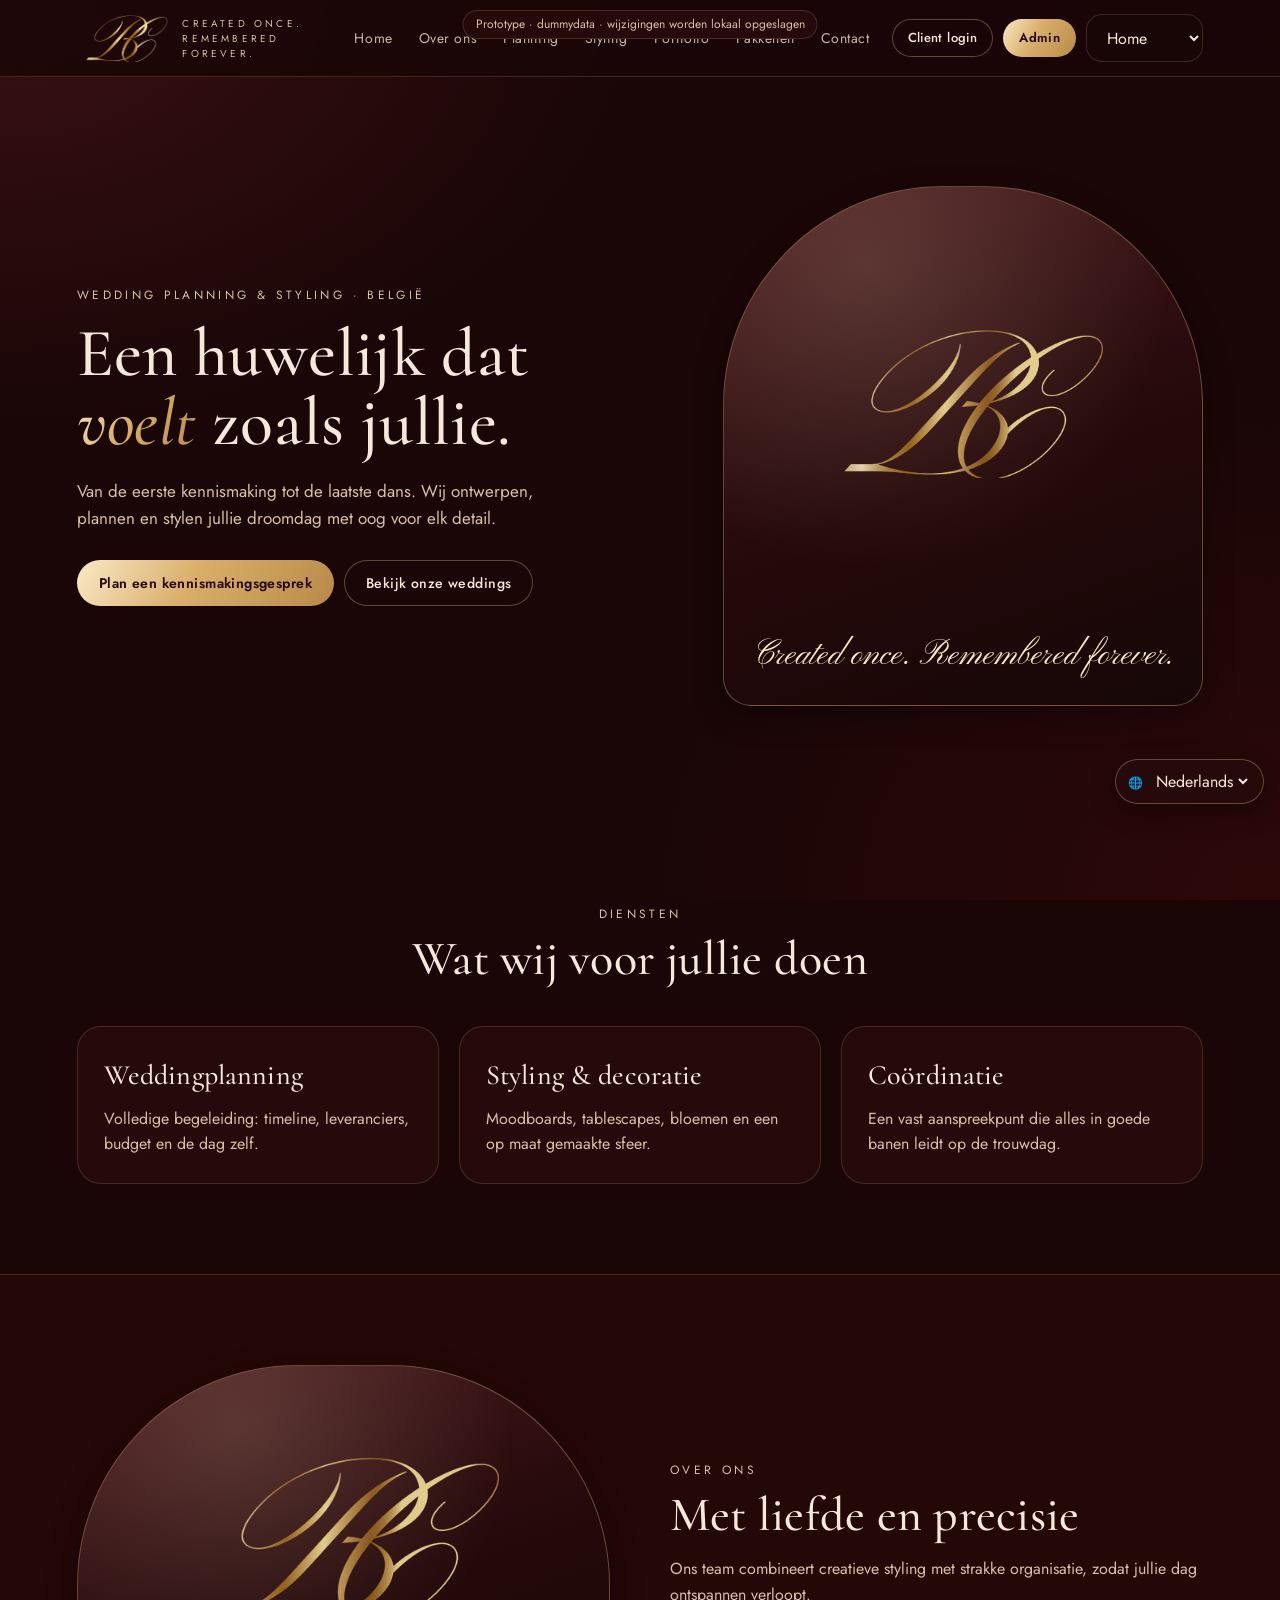
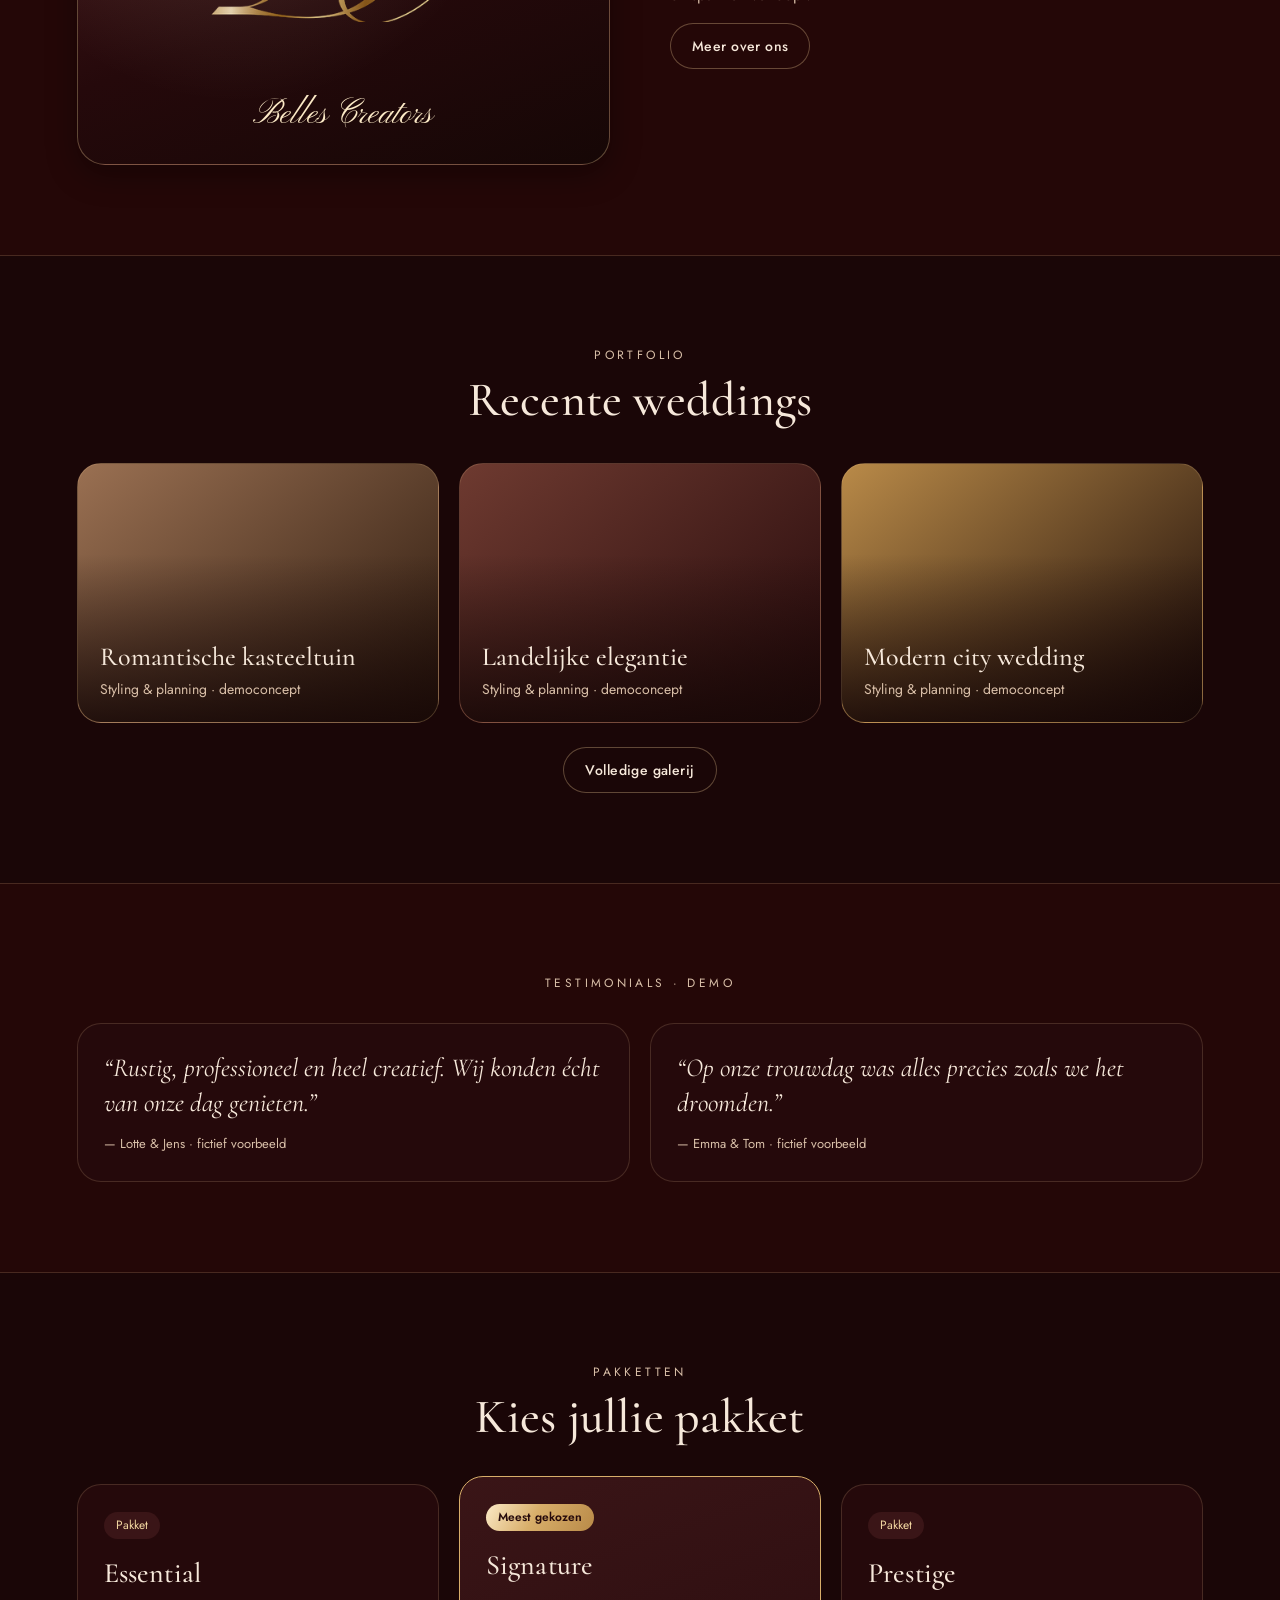
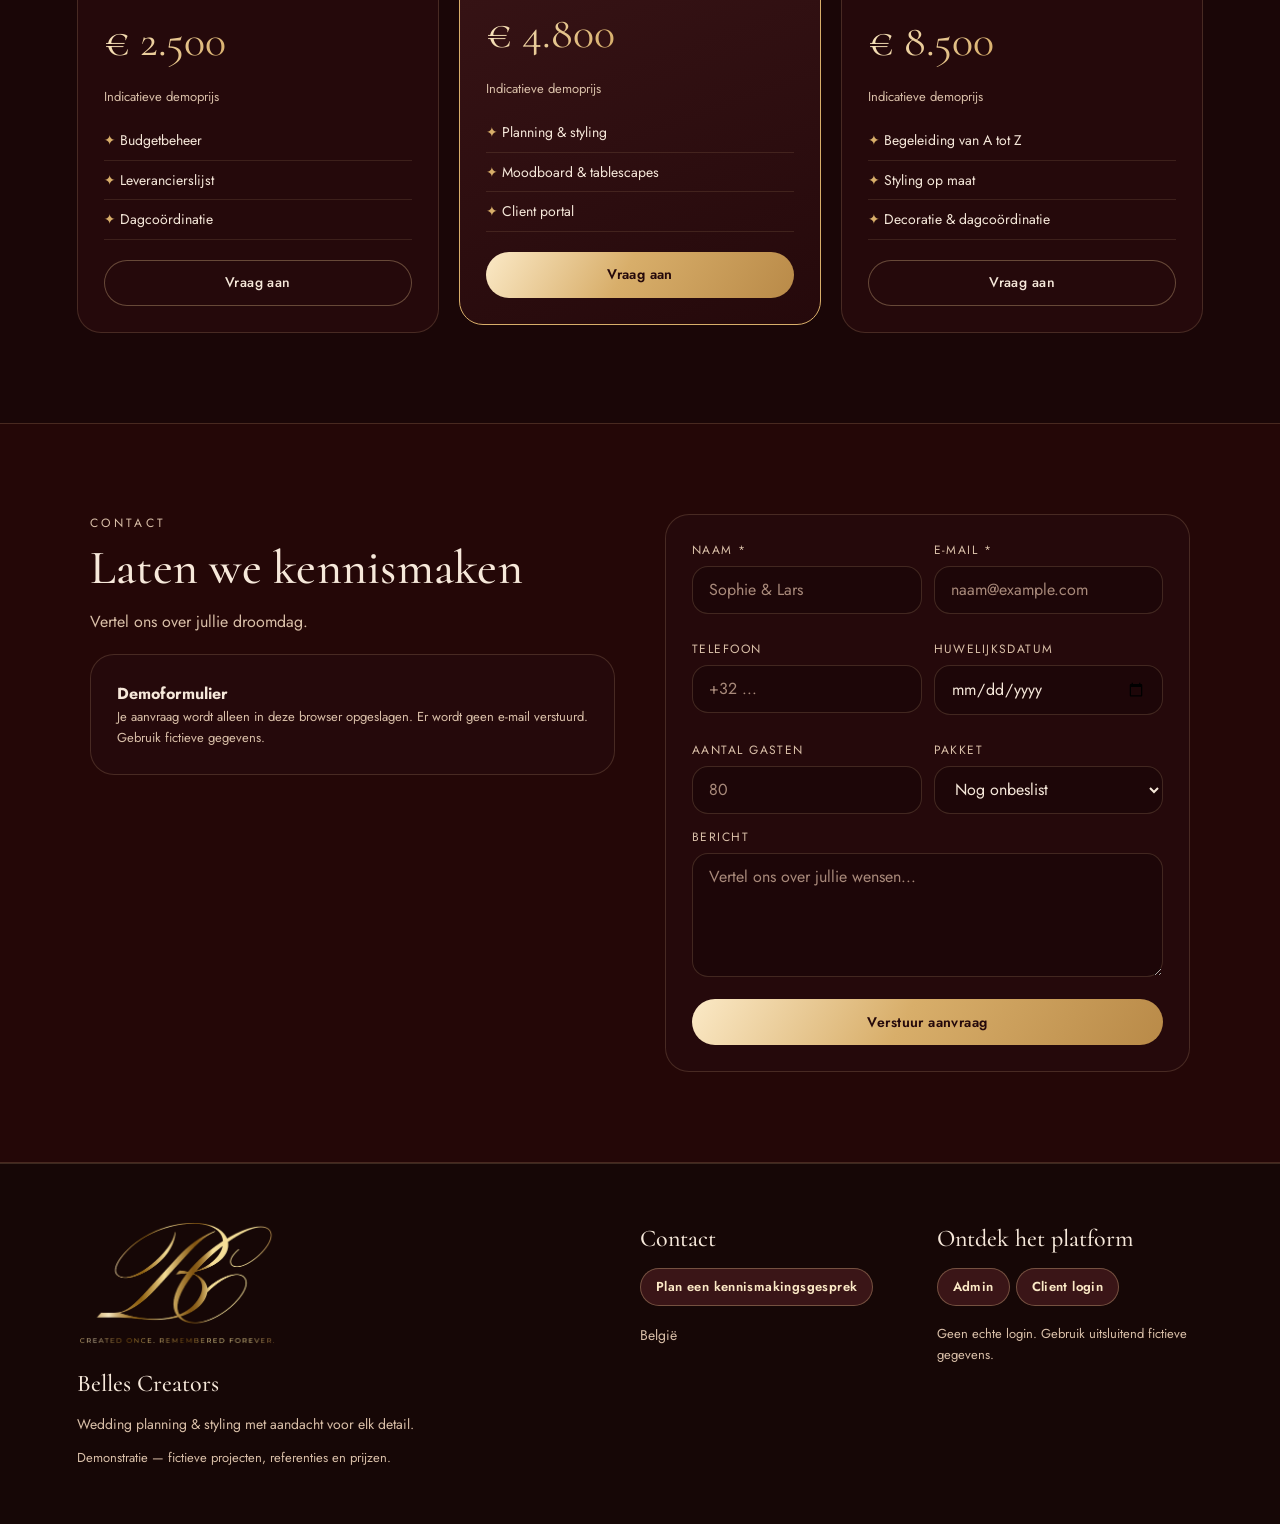
==== commit 61858c6f: "feat: Velours Bordeaux style for public website and client portal Restyles the site and client porta" ====
--- a/index.html
+++ b/index.html
@@ -3,19 +3,19 @@
 <head>
 <meta charset="utf-8">
 <meta name="viewport" content="width=device-width, initial-scale=1">
-<meta name="description" content="Belles Creator — interactieve wedding planning demonstratie met website, teamdashboard en klantenportaal.">
+<meta name="description" content="Belles Creators — interactieve wedding planning demonstratie met website, teamdashboard en klantenportaal.">
 <meta name="robots" content="noindex,nofollow">
-<meta name="theme-color" content="#FAF7F2">
-<title>Belles Creator — Wedding Planning Demo</title>
+<meta name="theme-color" content="#1a0607">
+<title>Belles Creators — Wedding Planning &amp; Styling</title>
 <link rel="preconnect" href="https://fonts.googleapis.com">
 <link rel="preconnect" href="https://fonts.gstatic.com" crossorigin>
 <link rel="stylesheet" href="https://fonts.googleapis.com/css2?family=Cormorant:ital,wght@0,500;0,600;1,500&family=Jost:wght@400;500;600&family=Pinyon+Script&display=swap">
 <link rel="stylesheet" href="./assets/styles.css">
 <link rel="stylesheet" href="./assets/atelier.css">
 <style>
-html{scroll-behavior:smooth}.tag-demo{pointer-events:none;max-width:90vw;white-space:nowrap;overflow:hidden;text-overflow:ellipsis}.lang-switch{position:fixed;right:16px;bottom:86px;z-index:55;background:#fff;border:1px solid #c9b28a;border-radius:24px;padding:8px 12px;box-shadow:0 4px 16px #2e2a2610}.lang-switch select{width:auto;max-width:145px;border:0;padding:3px;background:transparent}.p-top{gap:16px;flex-wrap:wrap}.pbottom button{min-width:0}.table-wrap{overflow-x:auto}h3{font-size:24px}.boot{padding:100px 6vw;text-align:center}.boot p{margin:20px auto;max-width:500px}@media(max-width:900px){.side .roleBox{display:block!important;width:100%;margin-top:8px}.side{flex-wrap:wrap}.main .grid[style*="repeat(5"]{display:flex;overflow:auto}.main .grid[style*="repeat(5"]>.card{min-width:220px}.pbottom button{font-size:10px}.tag-demo{font-size:10px}}
+html{scroll-behavior:smooth}.tag-demo{pointer-events:none;max-width:90vw;white-space:nowrap;overflow:hidden;text-overflow:ellipsis}.p-top{gap:16px;flex-wrap:wrap}.pbottom button{min-width:0}.table-wrap{overflow-x:auto}h3{font-size:24px}.boot{padding:100px 6vw;text-align:center}.boot p{margin:20px auto;max-width:500px}@media(max-width:900px){.side .roleBox{display:block!important;width:100%;margin-top:8px}.side{flex-wrap:wrap}.main .grid[style*="repeat(5"]{display:flex;overflow:auto}.main .grid[style*="repeat(5"]>.card{min-width:220px}.pbottom button{font-size:10px}.tag-demo{font-size:10px}}
 </style>
-<script>window.addEventListener('error',function(e){if(e.target&&e.target.tagName==='SCRIPT'){var a=document.getElementById('app');if(a)a.innerHTML='<div class="boot"><h1>Belles Creator</h1><p>Een appbestand kon niet worden geladen. Probeer de pagina opnieuw wanneer de publicatie voltooid is.</p><button onclick="location.reload()">Opnieuw proberen</button></div>';}},true);</script>
+<script>window.addEventListener('error',function(e){if(e.target&&e.target.tagName==='SCRIPT'){var a=document.getElementById('app');if(a)a.innerHTML='<div class="boot"><h1>Belles Creators</h1><p>Een appbestand kon niet worden geladen. Probeer de pagina opnieuw wanneer de publicatie voltooid is.</p><button onclick="location.reload()">Opnieuw proberen</button></div>';}},true);</script>
 <script defer src="./assets/data.js"></script>
 <script defer src="./assets/app.js"></script>
 <script defer src="./assets/public.js"></script>
@@ -26,9 +26,9 @@
 </head>
 <body>
 <div class="tag-demo">Prototype · dummydata · wijzigingen worden lokaal opgeslagen</div>
-<div id="app"><div class="boot"><h1>Belles Creator</h1><p>Wedding planning &amp; styling</p><p>Demo laden…</p></div></div>
+<div id="app"><div class="boot"><h1>Belles Creators</h1><p>Created once. Remembered forever.</p><p>Demo laden…</p></div></div>
 <div id="toast" class="toast" role="status" aria-live="polite"></div>
-<div id="modal" class="modal-bg" role="dialog" aria-modal="true" aria-label="Belles Creator"><div id="modalBody" class="modal"></div></div>
+<div id="modal" class="modal-bg" role="dialog" aria-modal="true" aria-label="Belles Creators"><div id="modalBody" class="modal"></div></div>
 <noscript>Activeer JavaScript om deze interactieve demo te bekijken.</noscript>
 </body>
 </html>
--- a/assets/styles.css
+++ b/assets/styles.css
@@ -1 +1,186 @@
-:root{--ivory:#FAF7F2;--beige:#EFE7DC;--champagne:#C9B28A;--taupe:#8C7F74;--dark:#2E2A26;--white:#FFF;--olive:#7D8465;--terra:#B9725A;--gold-soft:#F4EBCF;--radius:12px;--shadow:0 1px 2px #2e2a260f,0 4px 16px #2e2a260d}*{box-sizing:border-box;margin:0;padding:0}body{font-family:Inter,system-ui,-apple-system,Segoe UI,sans-serif;background:var(--ivory);color:var(--dark);font-size:15px;line-height:1.5}h1,h2,h3,.serif{font-family:Georgia,serif;font-weight:500;letter-spacing:.01em}a{color:inherit;text-decoration:none}button,input,select,textarea{font:inherit;color:inherit}button{cursor:pointer;border:none;background:none}.btn{display:inline-flex;align-items:center;gap:8px;padding:10px 18px;border-radius:999px;border:1px solid var(--dark);background:var(--dark);color:white;font-size:14px;transition:.2s}.btn:hover{opacity:.88}.btn.ghost{background:transparent;color:var(--dark);border-color:var(--champagne)}.btn.ghost:hover{background:var(--beige)}.btn.sm{padding:6px 12px;font-size:13px}.btn.gold{background:var(--champagne);border-color:var(--champagne);color:var(--dark)}input,select,textarea{width:100%;padding:10px 12px;border:1px solid #DDD3C5;border-radius:10px;background:white;outline:none}input:focus,select:focus,textarea:focus{border-color:var(--champagne)}label{display:block;font-size:13px;color:var(--taupe);margin-bottom:6px}.field{margin-bottom:14px}.card{background:white;border-radius:var(--radius);box-shadow:var(--shadow);padding:22px;border:1px solid #F0E9DE}.badge{display:inline-block;padding:3px 10px;border-radius:999px;font-size:12px;background:var(--beige);color:var(--taupe)}.badge.olive{background:#E7EBDB;color:#55603B}.badge.terra{background:#F3DDD4;color:#8A4A35}.badge.gold{background:var(--gold-soft);color:#7A6330}.badge.dark{background:var(--dark);color:white}.muted{color:var(--taupe)}.small{font-size:13px}.grid{display:grid;gap:18px}.g2{grid-template-columns:repeat(2,1fr)}.g3{grid-template-columns:repeat(3,1fr)}.g4{grid-template-columns:repeat(4,1fr)}table{width:100%;border-collapse:collapse;font-size:14px}th{text-align:left;font-weight:500;color:var(--taupe);font-size:12px;text-transform:uppercase;letter-spacing:.06em;padding:10px 8px;border-bottom:1px solid #EEE6DA}td{padding:12px 8px;border-bottom:1px solid #F3EDE4;vertical-align:middle}tr:last-child td{border-bottom:none}.toast{position:fixed;bottom:24px;right:24px;background:var(--dark);color:white;padding:12px 18px;border-radius:10px;box-shadow:0 8px 30px #0003;transform:translateY(120px);opacity:0;transition:.35s;z-index:99}.toast.show{transform:none;opacity:1}.empty{padding:40px;text-align:center;color:var(--taupe)}.fade{animation:fade .35s ease}@keyframes fade{from{opacity:0;transform:translateY(6px)}to{opacity:1;transform:none}}.tag-demo{position:fixed;top:10px;left:50%;transform:translateX(-50%);background:var(--gold-soft);color:#7A6330;font-size:12px;padding:4px 12px;border-radius:999px;z-index:50;border:1px solid var(--champagne);pointer-events:none}.nav-pub{display:flex;justify-content:space-between;align-items:center;padding:18px 6vw;position:sticky;top:0;background:#faf7f2eb;backdrop-filter:blur(8px);z-index:10;border-bottom:1px solid #EEE6DA}.logo{font-family:Georgia,serif;font-size:22px;letter-spacing:.08em}.logo span{color:var(--champagne)}.nav-links{display:flex;gap:26px;font-size:14px}.nav-links a{opacity:.75}.nav-links a:hover{opacity:1;color:var(--champagne)}.hero{min-height:82vh;display:grid;grid-template-columns:1.1fr .9fr;align-items:center;gap:60px;padding:60px 6vw;background:linear-gradient(120deg,var(--ivory) 55%,var(--beige))}.hero h1{font-size:64px;line-height:1.05;margin:14px 0 20px}.hero h1 em{color:var(--champagne);font-style:italic}.eyebrow{font-size:12px;letter-spacing:.2em;text-transform:uppercase;color:var(--taupe)}.visual{height:520px;border-radius:200px 200px 16px 16px;background:linear-gradient(160deg,#E9DCC8,#C9B28A 60%,#8C7F74);position:relative;overflow:hidden;box-shadow:var(--shadow)}.visual:after{content:'';position:absolute;inset:0;background:radial-gradient(circle at 30% 20%,#ffffff59,transparent 50%)}.visual .caption{position:absolute;bottom:26px;left:26px;right:26px;color:white;z-index:2;font-family:Georgia,serif;font-size:26px;font-style:italic}section.block{padding:90px 6vw}section.alt{background:var(--beige)}.center{text-align:center}.section-title{font-size:44px;margin:10px 0 14px}.lead-p{max-width:620px;margin:0 auto;color:var(--taupe)}.service-card h3{font-size:24px;margin-bottom:8px}.pkg.featured{border:1.5px solid var(--champagne);transform:translateY(-8px)}.pkg .price{font-family:Georgia,serif;font-size:40px;margin:10px 0}.pkg ul{list-style:none;margin:14px 0 20px;font-size:14px}.pkg li{padding:6px 0;border-bottom:1px solid #F3EDE4}.pkg li:before{content:'✦ ';color:var(--champagne)}.portfolio{height:240px;border-radius:12px;position:relative;overflow:hidden;color:white;display:flex;align-items:flex-end;padding:18px}.portfolio:after{content:'';position:absolute;inset:0;background:linear-gradient(transparent 40%,#2e2a26b3)}.portfolio span{position:relative;z-index:2;font-size:14px}.portfolio b{display:block;font-family:Georgia,serif;font-size:22px;font-weight:500}.quote{font-family:Georgia,serif;font-size:22px;font-style:italic;line-height:1.4}footer.pub-foot{background:var(--dark);color:#D9D0C4;padding:50px 6vw;display:grid;grid-template-columns:2fr 1fr 1fr;gap:30px;font-size:14px}footer.pub-foot h4{font-family:Georgia,serif;font-size:20px;color:white;font-weight:500;margin-bottom:10px}.app{display:grid;grid-template-columns:240px 1fr;min-height:100vh}.side{background:var(--dark);color:#D9D0C4;padding:26px 16px;display:flex;flex-direction:column;gap:4px;position:sticky;top:0;height:100vh}.side .logo{color:white;padding:0 10px 18px}.side .navgroup{font-size:11px;letter-spacing:.14em;text-transform:uppercase;color:var(--taupe);padding:16px 12px 6px}.side a.item{padding:9px 12px;border-radius:8px;font-size:14px;display:flex;justify-content:space-between;align-items:center;cursor:pointer}.side a.item:hover{background:#ffffff0f}.side a.item.active{background:#c9b28a2e;color:white}.side .count{background:var(--champagne);color:var(--dark);border-radius:999px;font-size:11px;padding:1px 7px}.side .roleBox{margin-top:auto;background:#ffffff0d;border-radius:10px;padding:12px}.side select{background:var(--dark);color:white;border-color:#4a443d}.main{padding:28px 36px 60px;min-width:0}.topbar{display:flex;justify-content:space-between;align-items:center;margin-bottom:26px;gap:16px;flex-wrap:wrap}.topbar h1{font-size:36px}.stat{padding:20px}.stat .v{font-family:Georgia,serif;font-size:38px;margin-top:4px}.stat .l{font-size:13px;color:var(--taupe)}.row{display:flex;gap:10px;align-items:center;flex-wrap:wrap}.spread{display:flex;justify-content:space-between;align-items:center;gap:12px;margin-bottom:14px;flex-wrap:wrap}.bar{height:8px;background:var(--beige);border-radius:99px;overflow:hidden}.bar i{display:block;height:100%;background:linear-gradient(90deg,var(--champagne),var(--taupe));border-radius:99px}.list-item{display:flex;justify-content:space-between;align-items:center;padding:12px 0;border-bottom:1px solid #F3EDE4;gap:10px}.list-item:last-child{border:none}.modal-bg{position:fixed;inset:0;background:#2e2a2666;display:none;align-items:center;justify-content:center;z-index:60;padding:20px}.modal-bg.show{display:flex}.modal{background:white;border-radius:16px;padding:28px;width:min(520px,100%);max-height:90vh;overflow:auto;box-shadow:0 20px 60px #0003}.tabs{display:flex;gap:4px;border-bottom:1px solid #EEE6DA;margin-bottom:22px;overflow-x:auto}.tabs button{padding:10px 14px;font-size:14px;color:var(--taupe);border-bottom:2px solid transparent;white-space:nowrap}.tabs button.on{color:var(--dark);border-color:var(--champagne)}.check{width:18px;height:18px;accent-color:var(--dark)}.tl{position:relative;padding-left:22px}.tl:before{content:'';position:absolute;left:6px;top:4px;bottom:4px;width:1px;background:var(--champagne)}.tl .step{position:relative;margin-bottom:16px}.tl .step:before{content:'';position:absolute;left:-20px;top:6px;width:9px;height:9px;border-radius:50%;background:var(--champagne)}.tl .step.done:before{background:var(--olive)}.portal{min-height:100vh}.p-top{background:white;border-bottom:1px solid #EEE6DA;padding:16px 6vw;display:flex;justify-content:space-between;align-items:center;gap:12px;flex-wrap:wrap}.p-wrap{max-width:1100px;margin:0 auto;padding:30px 6vw 110px}.countdown{background:var(--dark);color:white;border-radius:18px;padding:34px;display:grid;grid-template-columns:1.3fr 1fr;gap:24px;align-items:center}.countdown h2{font-size:38px;margin:6px 0}.cd-nums{display:flex;gap:12px}.cd-nums div{background:#ffffff12;border-radius:12px;padding:14px 10px;text-align:center;flex:1}.cd-nums b{font-family:Georgia,serif;font-size:36px;font-weight:500;display:block;color:var(--champagne)}.cd-nums span{font-size:12px;color:#BDB3A6}.pbottom{position:fixed;bottom:0;left:0;right:0;background:white;border-top:1px solid #EEE6DA;display:flex;justify-content:space-around;padding:10px 0;z-index:20;overflow-x:auto;gap:8px}.pbottom button{font-size:12px;color:var(--taupe);display:flex;flex-direction:column;align-items:center;gap:2px;min-width:60px}.pbottom button.on{color:var(--dark)}.lang-switch{position:fixed;right:16px;bottom:82px;z-index:55;background:white;border:1px solid var(--champagne);border-radius:999px;padding:6px 12px;box-shadow:var(--shadow)}.lang-switch select{width:auto;border:0;background:transparent;padding:2px;max-width:150px}.table-wrap{overflow-x:auto}@media(max-width:900px){.tag-demo{font-size:10px;max-width:90%;white-space:nowrap;overflow:hidden}.hero{grid-template-columns:1fr;padding:40px 6vw}.hero h1{font-size:44px}.visual{height:340px}.g2,.g3,.g4{grid-template-columns:1fr}.nav-links{display:none}.app{grid-template-columns:1fr}.side{position:relative;height:auto;flex-direction:row;flex-wrap:wrap;padding:12px;align-items:center}.side .logo,.side .navgroup{display:none}.side a.item{white-space:nowrap}.side .roleBox{display:block;width:100%;margin-top:8px}.main{padding:20px 18px 40px}footer.pub-foot{grid-template-columns:1fr}.countdown{grid-template-columns:1fr}.section-title{font-size:34px}.pkg.featured{transform:none}.main .grid[style*='repeat(5']{display:flex;overflow-x:auto}.main .grid[style*='repeat(5']>.card{min-width:220px}}
+/* Belles Creators · website & client portal · stijl "Velours Bordeaux" (bordeaux & goud). */
+:root{
+  --ivory:#1a0607;          /* page background */
+  --beige:#2d0809;          /* alternate section / soft surface */
+  --surface:#25090b;        /* cards */
+  --surface-2:#3a1517;
+  --champagne:#d8ae6a;      /* gold accent */
+  --gold-hi:#fbe9c6;
+  --gold-lo:#b98a48;
+  --taupe:#d9bfa8;          /* muted text */
+  --text:#f6e8da;
+  --dark:#25090b;           /* deep surfaces (buttons in ghost state, bubbles, footer) */
+  --white:#fff;
+  --olive:#a9c08c;
+  --terra:#e0a184;
+  --gold-soft:#3a1517;
+  --line:rgba(230,196,143,.18);
+  --line-strong:rgba(230,196,143,.34);
+  --goldgrad:linear-gradient(120deg,#fbe9c6 0%,#d8ae6a 45%,#b98a48 100%);
+  --radius:24px;
+  --shadow:0 10px 30px rgba(0,0,0,.35);
+  --serif:'Cormorant',Georgia,serif;
+  --script:'Pinyon Script',cursive;
+  --sans:'Jost',system-ui,-apple-system,Segoe UI,sans-serif;
+}
+*{box-sizing:border-box;margin:0;padding:0}
+body{font-family:var(--sans);background:var(--ivory);color:var(--text);font-size:16px;line-height:1.6;
+  background-image:radial-gradient(900px 600px at 0% 0%,#3a1013 0%,rgba(58,16,19,0) 70%),radial-gradient(900px 700px at 100% 100%,#2d0809 0%,rgba(45,8,9,0) 70%);background-attachment:fixed}
+h1,h2,h3,.serif{font-family:var(--serif);font-weight:500;letter-spacing:.005em;color:var(--text)}
+a{color:inherit;text-decoration:none}
+button,input,select,textarea{font:inherit;color:inherit}
+button{cursor:pointer;border:none;background:none}
+:focus-visible{outline:2px solid var(--champagne);outline-offset:2px}
+.script{font-family:var(--script);color:var(--champagne);font-weight:400}
+.goldtext{background:var(--goldgrad);-webkit-background-clip:text;background-clip:text;color:transparent}
+
+/* Buttons */
+.btn{display:inline-flex;align-items:center;justify-content:center;gap:8px;min-height:46px;padding:0 22px;border-radius:999px;border:0;background:var(--goldgrad);color:var(--dark);font-size:14px;font-weight:600;letter-spacing:.03em;transition:transform .15s,filter .15s}
+.btn:hover{filter:brightness(1.06)}
+.btn:active{transform:scale(.97)}
+.btn.ghost{background:transparent;color:var(--text);box-shadow:inset 0 0 0 1px var(--line-strong);font-weight:500}
+.btn.ghost:hover{background:rgba(230,196,143,.07)}
+.btn.sm{min-height:38px;padding:0 16px;font-size:13px}
+.btn.gold{background:var(--surface-2);color:var(--gold-hi);box-shadow:inset 0 0 0 1px var(--line-strong)}
+
+/* Forms */
+input,select,textarea{width:100%;min-height:48px;padding:10px 16px;border:1px solid var(--line);border-radius:16px;background:rgba(26,6,7,.6);color:var(--text);outline:none}
+textarea{min-height:110px}
+select option{color:#111}
+input::placeholder,textarea::placeholder{color:#a8897a}
+input:focus,select:focus,textarea:focus{border-color:var(--champagne)}
+input[type=checkbox]{min-height:0;width:auto}
+label{display:block;font-size:12px;letter-spacing:.12em;text-transform:uppercase;color:var(--taupe);margin-bottom:6px}
+.field{margin-bottom:14px}
+
+/* Cards, badges, text */
+.card{background:var(--surface);border-radius:var(--radius);padding:26px;border:1px solid var(--line);color:var(--text)}
+.badge{display:inline-block;padding:4px 12px;border-radius:999px;font-size:12px;background:var(--surface-2);color:#f1d6a0}
+.badge.olive{background:rgba(169,192,140,.16);color:#cfe3b9}
+.badge.terra{background:rgba(224,161,132,.18);color:#f3c2aa}
+.badge.gold{background:var(--goldgrad);color:var(--dark);font-weight:600}
+.badge.dark{background:var(--dark);color:var(--gold-hi)}
+.muted{color:var(--taupe)}
+.small{font-size:13px}
+.grid{display:grid;gap:20px}
+.g2{grid-template-columns:repeat(2,1fr)}
+.g3{grid-template-columns:repeat(3,1fr)}
+.g4{grid-template-columns:repeat(4,1fr)}
+table{width:100%;border-collapse:collapse;font-size:14px}
+th{text-align:left;font-weight:500;color:var(--taupe);font-size:12px;text-transform:uppercase;letter-spacing:.08em;padding:10px 8px;border-bottom:1px solid var(--line)}
+td{padding:12px 8px;border-bottom:1px solid rgba(230,196,143,.1);vertical-align:middle}
+tr:last-child td{border-bottom:none}
+.toast{position:fixed;bottom:24px;right:24px;background:var(--goldgrad);color:var(--dark);font-weight:600;padding:12px 20px;border-radius:999px;box-shadow:0 8px 30px rgba(0,0,0,.45);transform:translateY(120px);opacity:0;transition:.35s;z-index:99}
+.toast.show{transform:none;opacity:1}
+.empty{padding:40px;text-align:center;color:var(--taupe)}
+.fade{animation:fade .35s ease}
+@keyframes fade{from{opacity:0;transform:translateY(6px)}to{opacity:1;transform:none}}
+.tag-demo{position:fixed;top:10px;left:50%;transform:translateX(-50%);background:var(--surface);color:var(--taupe);font-size:12px;padding:4px 12px;border-radius:999px;z-index:50;border:1px solid var(--line);pointer-events:none}
+
+/* Public website */
+.nav-pub{display:flex;justify-content:space-between;align-items:center;gap:16px;padding:14px 6vw;position:sticky;top:0;background:rgba(26,6,7,.86);backdrop-filter:blur(10px);z-index:10;border-bottom:1px solid var(--line)}
+.logo{display:inline-flex;align-items:center;gap:12px}
+.logo img{height:48px;width:auto}
+.logo span{font-size:10px;letter-spacing:.32em;color:var(--taupe);text-transform:uppercase;max-width:150px;line-height:1.5}
+.nav-links{display:flex;gap:26px;font-size:14px;letter-spacing:.04em}
+.nav-links a{color:#e9d3c0;opacity:.85}
+.nav-links a:hover{opacity:1;color:var(--champagne)}
+.hero{min-height:82vh;display:grid;grid-template-columns:1.1fr .9fr;align-items:center;gap:60px;padding:60px 6vw}
+.hero h1{font-size:68px;line-height:1.02;margin:14px 0 20px}
+.hero h1 em{background:var(--goldgrad);-webkit-background-clip:text;background-clip:text;color:transparent;font-style:italic}
+.eyebrow{font-size:12px;letter-spacing:.28em;text-transform:uppercase;color:var(--taupe)}
+.visual{height:520px;border-radius:220px 220px 28px 28px;background:linear-gradient(160deg,#4a1a1d 0%,#25090b 55%,#160706 100%);position:relative;overflow:hidden;border:1px solid var(--line-strong);box-shadow:var(--shadow)}
+.visual:before{content:'';position:absolute;inset:0;background:url('./img/monogram-mark.png') center 38%/62% auto no-repeat;opacity:.9}
+.visual:after{content:'';position:absolute;inset:0;background:radial-gradient(circle at 30% 15%,rgba(251,233,198,.16),transparent 55%)}
+.visual .caption{position:absolute;bottom:28px;left:28px;right:28px;color:var(--gold-hi);z-index:2;font-family:var(--script);font-size:34px;text-align:center;line-height:1.2}
+section.block{padding:90px 6vw}
+section.alt{background:rgba(45,8,9,.55);border-top:1px solid var(--line);border-bottom:1px solid var(--line)}
+.center{text-align:center}
+.section-title{font-size:48px;line-height:1.08;margin:10px 0 14px}
+.lead-p{max-width:620px;margin:0 auto;color:var(--taupe)}
+.service-card h3{font-size:28px;margin-bottom:8px}
+.pkg.featured{border:1.5px solid var(--champagne);transform:translateY(-8px);background:linear-gradient(160deg,var(--surface-2),var(--surface))}
+.pkg .price{font-family:var(--serif);font-size:44px;margin:10px 0;background:var(--goldgrad);-webkit-background-clip:text;background-clip:text;color:transparent}
+.pkg ul{list-style:none;margin:14px 0 20px;font-size:14px}
+.pkg li{padding:8px 0;border-bottom:1px solid rgba(230,196,143,.12)}
+.pkg li:before{content:'✦ ';color:var(--champagne)}
+.portfolio{height:260px;border-radius:24px;position:relative;overflow:hidden;color:var(--text);display:flex;align-items:flex-end;padding:22px;border:1px solid var(--line)}
+.portfolio:after{content:'';position:absolute;inset:0;background:linear-gradient(transparent 35%,rgba(22,7,6,.85))}
+.portfolio span{position:relative;z-index:2;font-size:14px;color:var(--taupe)}
+.portfolio b{display:block;font-family:var(--serif);font-size:26px;font-weight:500;color:var(--text)}
+.quote{font-family:var(--serif);font-size:26px;font-style:italic;line-height:1.35}
+footer.pub-foot{background:#160706;color:var(--taupe);padding:56px 6vw;display:grid;grid-template-columns:2fr 1fr 1fr;gap:30px;font-size:14px;border-top:1px solid var(--line)}
+footer.pub-foot h4{font-family:var(--serif);font-size:24px;color:var(--text);font-weight:500;margin-bottom:10px}
+footer.pub-foot .btn{margin:0 6px 6px 0}
+.foot-logo{width:200px;height:auto;margin-bottom:12px}
+
+/* Legacy admin layout (kept for compatibility; the team dashboard now uses atelier.css) */
+.app{display:grid;grid-template-columns:240px 1fr;min-height:100vh}
+.side{background:var(--surface);color:var(--taupe);padding:26px 16px;display:flex;flex-direction:column;gap:4px;position:sticky;top:0;height:100vh}
+.side a.item{padding:9px 12px;border-radius:12px;font-size:14px;cursor:pointer}
+.side a.item.active{background:var(--surface-2);color:var(--gold-hi)}
+.main{padding:28px 36px 60px;min-width:0}
+.topbar{display:flex;justify-content:space-between;align-items:center;margin-bottom:26px;gap:16px;flex-wrap:wrap}
+.topbar h1{font-size:40px}
+.stat{padding:20px}
+.stat .v{font-family:var(--serif);font-size:40px;margin-top:4px}
+.stat .l{font-size:13px;color:var(--taupe)}
+.row{display:flex;gap:10px;align-items:center;flex-wrap:wrap}
+.spread{display:flex;justify-content:space-between;align-items:center;gap:12px;margin-bottom:14px;flex-wrap:wrap}
+.bar{height:8px;background:#3f1a1c;border-radius:99px;overflow:hidden}
+.bar i{display:block;height:100%;background:var(--goldgrad);border-radius:99px}
+.list-item{display:flex;justify-content:space-between;align-items:center;padding:12px 0;border-bottom:1px solid rgba(230,196,143,.12);gap:10px}
+.list-item:last-child{border:none}
+
+/* Modal */
+.modal-bg{position:fixed;inset:0;background:rgba(12,2,3,.72);backdrop-filter:blur(4px);display:none;align-items:center;justify-content:center;z-index:60;padding:20px}
+.modal-bg.show{display:flex}
+.modal{background:var(--surface);color:var(--text);border:1px solid var(--line-strong);border-radius:28px;padding:28px;width:min(520px,100%);max-height:90vh;overflow:auto;box-shadow:0 20px 60px rgba(0,0,0,.5)}
+.modal h2{font-size:30px;margin-bottom:16px}
+.tabs{display:flex;gap:6px;border-bottom:1px solid var(--line);margin-bottom:22px;overflow-x:auto}
+.tabs button{padding:12px 14px;font-size:14px;color:var(--taupe);border-bottom:2px solid transparent;white-space:nowrap}
+.tabs button.on{color:var(--gold-hi);border-color:var(--champagne)}
+.check{width:20px;height:20px;accent-color:var(--champagne)}
+.tl{position:relative;padding-left:24px}
+.tl:before{content:'';position:absolute;left:6px;top:4px;bottom:4px;width:1px;background:var(--champagne)}
+.tl .step{position:relative;margin-bottom:16px}
+.tl .step:before{content:'';position:absolute;left:-22px;top:7px;width:10px;height:10px;border-radius:50%;background:var(--surface-2);box-shadow:inset 0 0 0 1.5px var(--champagne)}
+.tl .step.done:before{background:var(--goldgrad);box-shadow:none}
+
+/* Client portal */
+.portal{min-height:100vh}
+.p-top{background:rgba(26,6,7,.86);backdrop-filter:blur(10px);border-bottom:1px solid var(--line);padding:14px 6vw;display:flex;justify-content:space-between;align-items:center;gap:12px;flex-wrap:wrap;position:sticky;top:0;z-index:10}
+.p-wrap{max-width:1100px;margin:0 auto;padding:30px 6vw 120px}
+.countdown{background:linear-gradient(135deg,var(--surface-2) 0%,var(--surface) 55%,#2d0809 100%);border:1px solid var(--line-strong);color:var(--text);border-radius:32px;padding:38px;display:grid;grid-template-columns:1.3fr 1fr;gap:24px;align-items:center}
+.countdown h2{font-size:42px;margin:6px 0}
+.cd-nums{display:flex;gap:12px}
+.cd-nums div{background:rgba(26,6,7,.55);border:1px solid var(--line);border-radius:18px;padding:14px 10px;text-align:center;flex:1}
+.cd-nums b{font-family:var(--serif);font-size:40px;font-weight:600;display:block;background:var(--goldgrad);-webkit-background-clip:text;background-clip:text;color:transparent}
+.cd-nums span{font-size:12px;color:var(--taupe)}
+.pbottom{position:fixed;bottom:10px;left:10px;right:10px;background:rgba(37,9,11,.94);backdrop-filter:blur(10px);border:1px solid var(--line-strong);border-radius:26px;display:flex;justify-content:space-around;padding:8px 6px;z-index:20;overflow-x:auto;gap:4px;box-shadow:0 10px 30px rgba(0,0,0,.45)}
+.pbottom button{font-size:12px;color:var(--taupe);display:flex;flex-direction:column;align-items:center;justify-content:center;gap:2px;min-width:60px;min-height:48px;padding:0 10px;border-radius:18px}
+.pbottom button.on{color:var(--gold-hi);background:var(--surface-2)}
+.lang-switch{position:fixed;right:16px;bottom:92px;z-index:55;background:var(--surface);color:var(--text);border:1px solid var(--line-strong);border-radius:999px;padding:6px 12px;box-shadow:var(--shadow)}
+.lang-switch select{width:auto;min-height:0;border:0;background:transparent;padding:2px;max-width:150px;color:var(--text)}
+.table-wrap{overflow-x:auto}
+
+@media(max-width:900px){
+  .tag-demo{font-size:10px;max-width:90%;white-space:nowrap;overflow:hidden}
+  .hero{grid-template-columns:1fr;padding:40px 6vw;gap:36px}
+  .hero h1{font-size:46px}
+  .visual{height:360px}
+  .g2,.g3,.g4{grid-template-columns:1fr}
+  .nav-links{display:none}
+  .nav-pub,.p-top{padding-top:44px;flex-wrap:wrap}
+  .logo img{height:40px}
+  .logo span{display:none}
+  .app{grid-template-columns:1fr}
+  .side{position:relative;height:auto;flex-direction:row;flex-wrap:wrap;padding:12px;align-items:center}
+  .main{padding:20px 18px 40px}
+  footer.pub-foot{grid-template-columns:1fr}
+  .countdown{grid-template-columns:1fr;padding:26px}
+  .section-title{font-size:36px}
+  section.block{padding:64px 6vw}
+  .pkg.featured{transform:none}
+}
+@media (prefers-reduced-motion:reduce){*{animation:none!important;transition:none!important}}
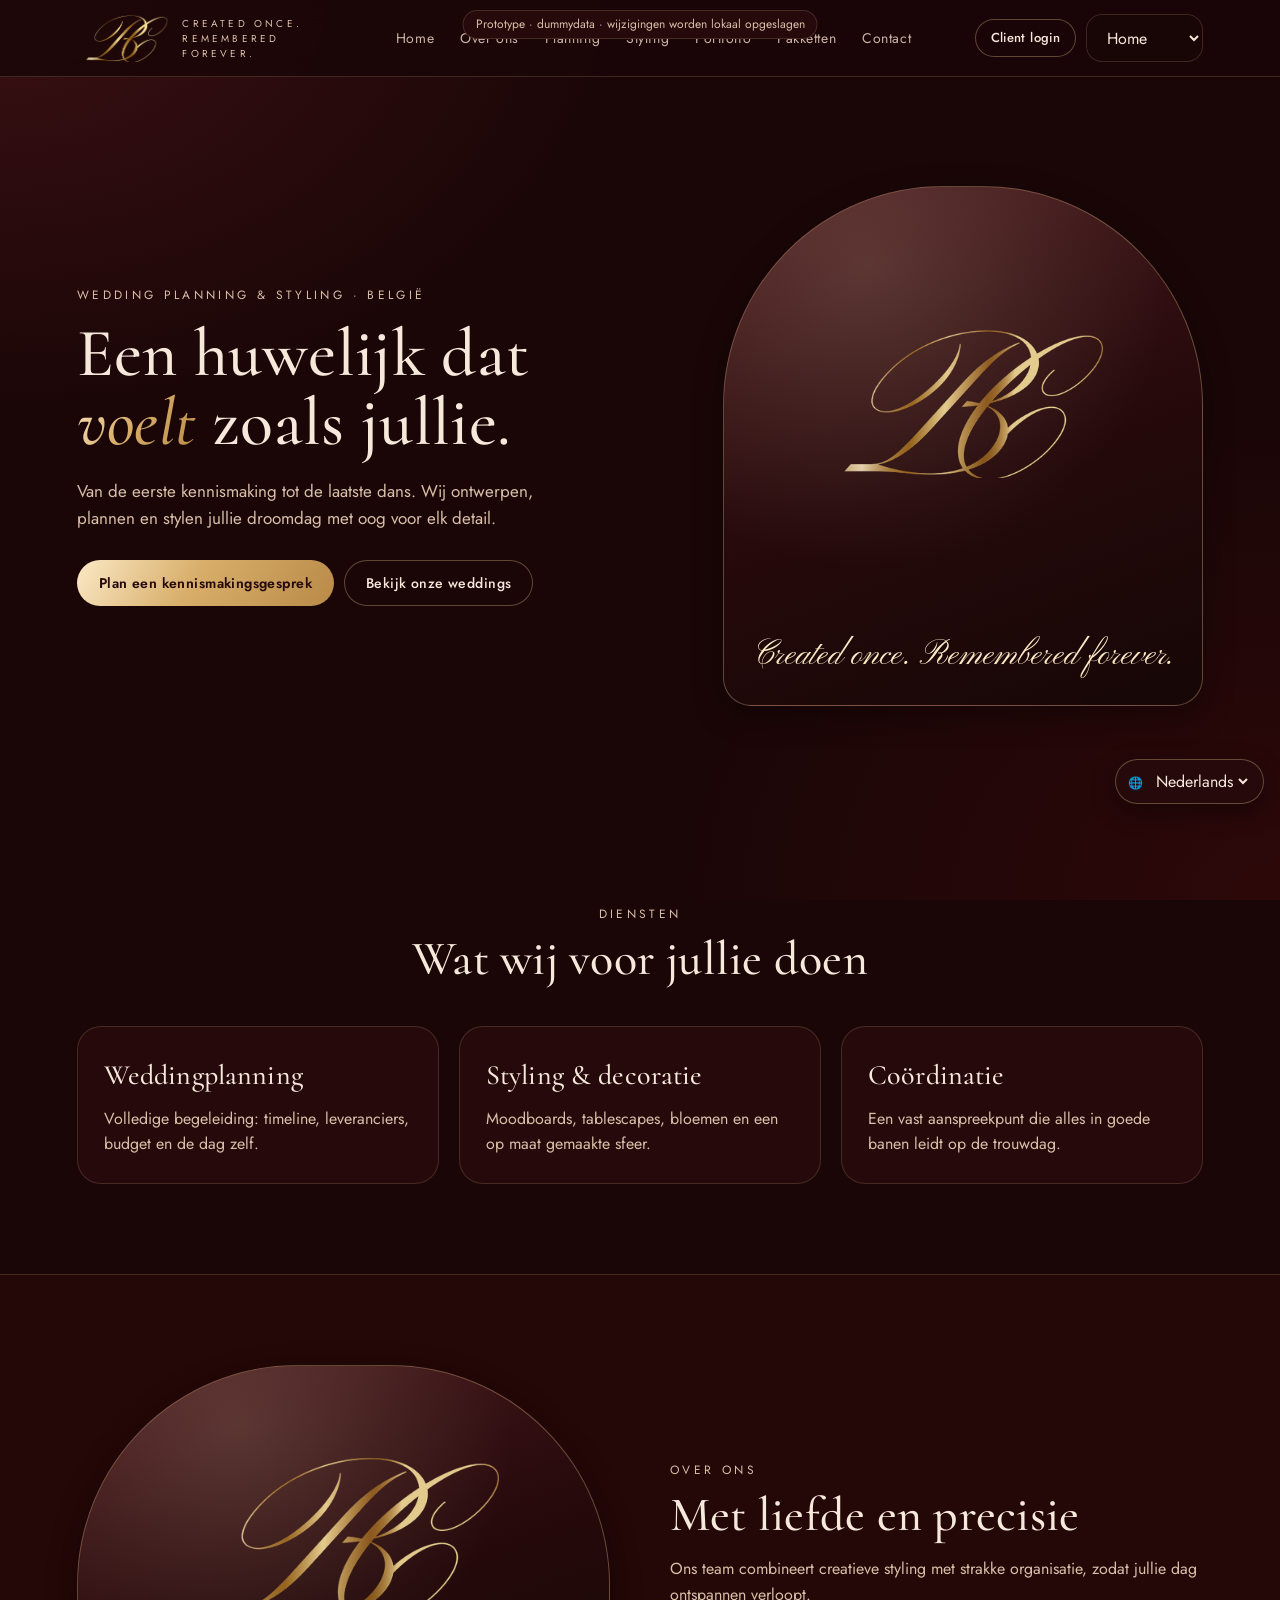
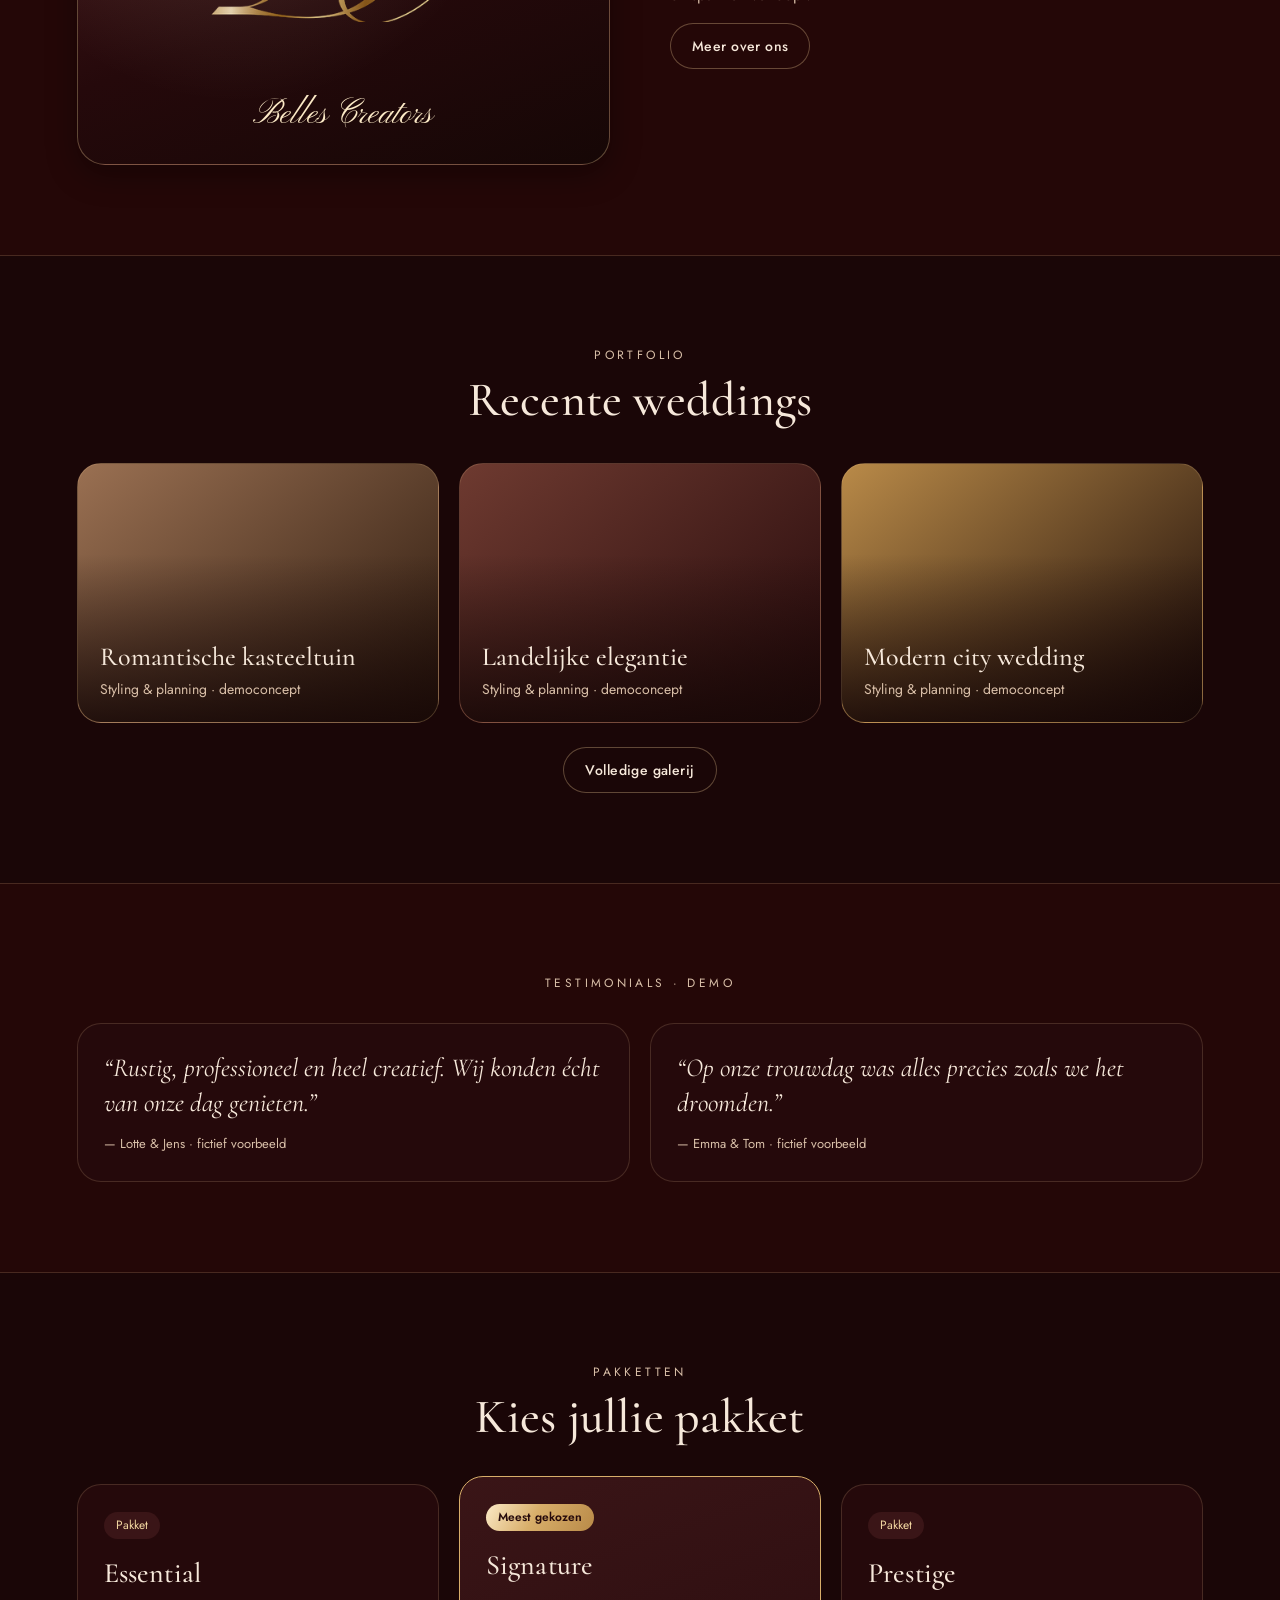
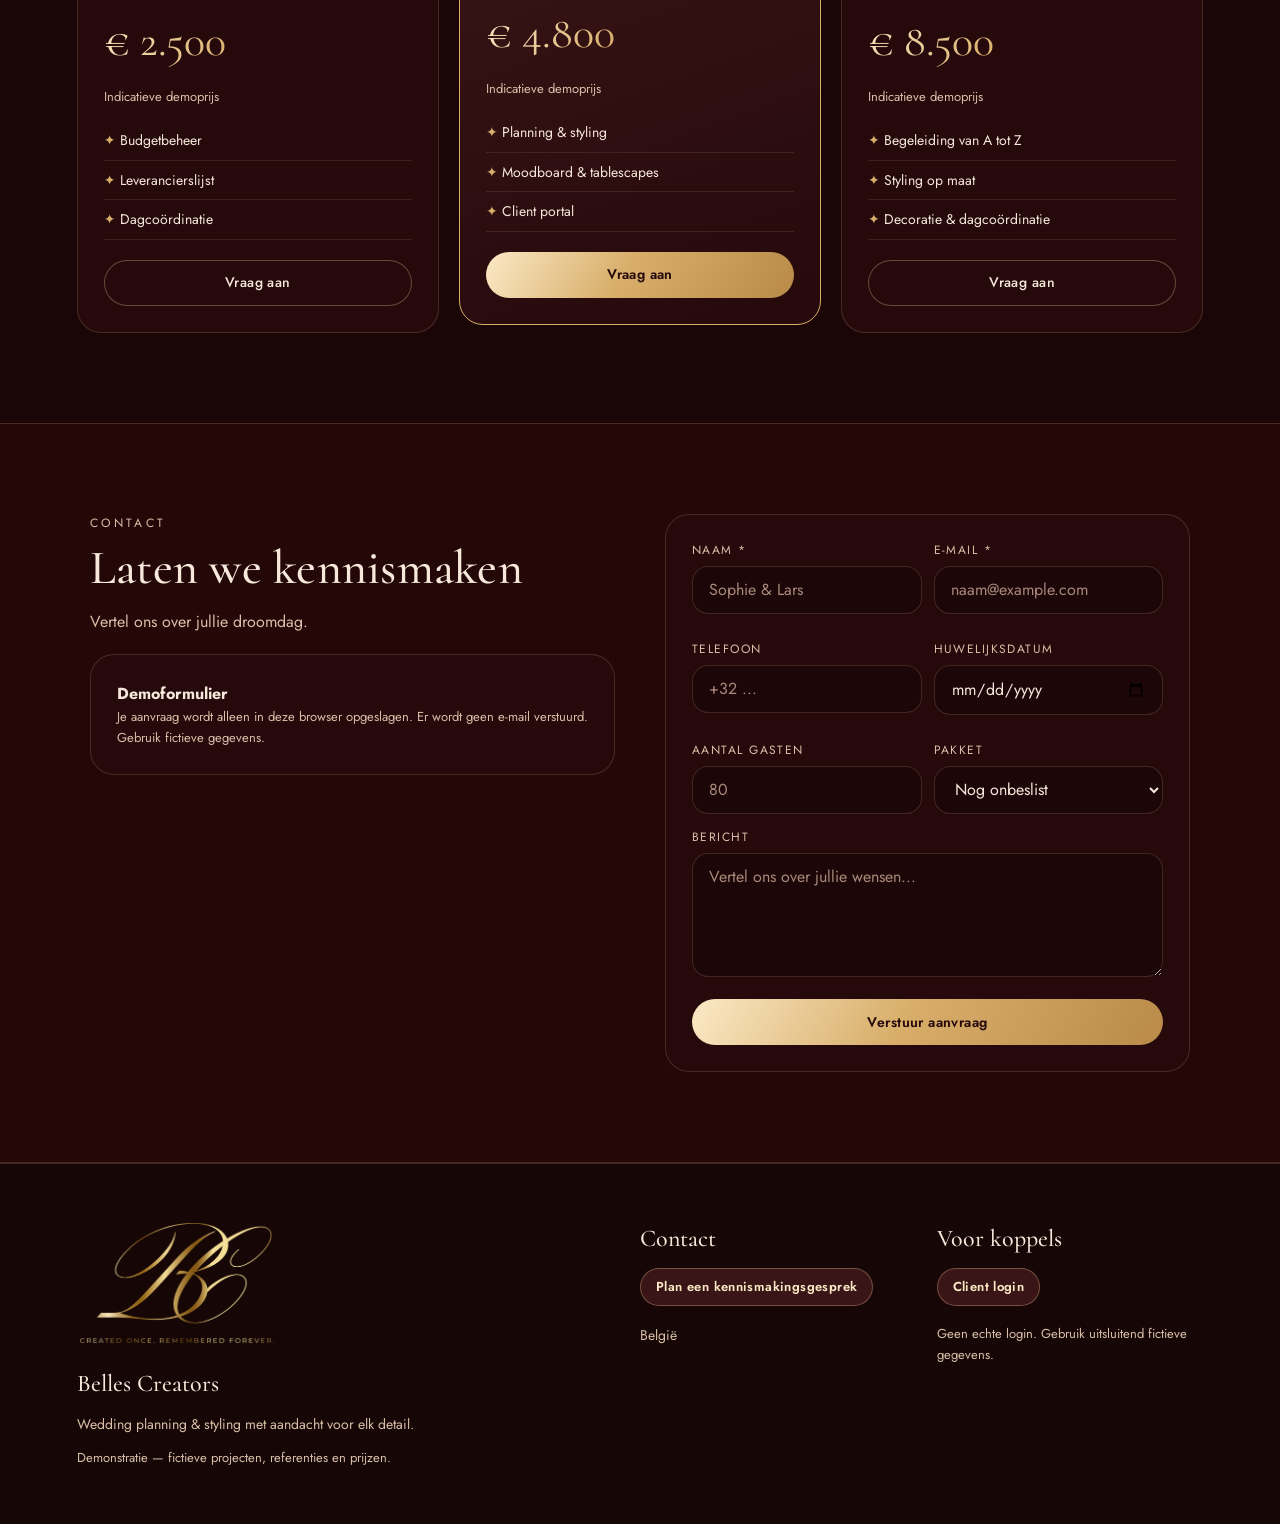
==== commit 538f9d61: "Atelier: never crash on an unknown role, and bust stale browser caches Co-Authored-By: Claude Opus 5" ====
--- a/index.html
+++ b/index.html
@@ -10,19 +10,19 @@
 <link rel="preconnect" href="https://fonts.googleapis.com">
 <link rel="preconnect" href="https://fonts.gstatic.com" crossorigin>
 <link rel="stylesheet" href="https://fonts.googleapis.com/css2?family=Cormorant:ital,wght@0,500;0,600;1,500&family=Jost:wght@400;500;600&family=Pinyon+Script&display=swap">
-<link rel="stylesheet" href="./assets/styles.css">
-<link rel="stylesheet" href="./assets/atelier.css">
+<link rel="stylesheet" href="./assets/styles.css?v=20261126b">
+<link rel="stylesheet" href="./assets/atelier.css?v=20261126b">
 <style>
 html{scroll-behavior:smooth}.tag-demo{pointer-events:none;max-width:90vw;white-space:nowrap;overflow:hidden;text-overflow:ellipsis}.p-top{gap:16px;flex-wrap:wrap}.pbottom button{min-width:0}.table-wrap{overflow-x:auto}h3{font-size:24px}.boot{padding:100px 6vw;text-align:center}.boot p{margin:20px auto;max-width:500px}@media(max-width:900px){.side .roleBox{display:block!important;width:100%;margin-top:8px}.side{flex-wrap:wrap}.main .grid[style*="repeat(5"]{display:flex;overflow:auto}.main .grid[style*="repeat(5"]>.card{min-width:220px}.pbottom button{font-size:10px}.tag-demo{font-size:10px}}
 </style>
 <script>window.addEventListener('error',function(e){if(e.target&&e.target.tagName==='SCRIPT'){var a=document.getElementById('app');if(a)a.innerHTML='<div class="boot"><h1>Belles Creators</h1><p>Een appbestand kon niet worden geladen. Probeer de pagina opnieuw wanneer de publicatie voltooid is.</p><button onclick="location.reload()">Opnieuw proberen</button></div>';}},true);</script>
-<script defer src="./assets/data.js"></script>
-<script defer src="./assets/app.js"></script>
-<script defer src="./assets/public.js"></script>
-<script defer src="./assets/admin.js"></script>
-<script defer src="./assets/portal.js"></script>
-<script defer src="./assets/i18n.js"></script>
-<script defer src="./assets/atelier.js"></script>
+<script defer src="./assets/data.js?v=20261126b"></script>
+<script defer src="./assets/app.js?v=20261126b"></script>
+<script defer src="./assets/public.js?v=20261126b"></script>
+<script defer src="./assets/admin.js?v=20261126b"></script>
+<script defer src="./assets/portal.js?v=20261126b"></script>
+<script defer src="./assets/i18n.js?v=20261126b"></script>
+<script defer src="./assets/atelier.js?v=20261126b"></script>
 </head>
 <body>
 <div class="tag-demo">Prototype · dummydata · wijzigingen worden lokaal opgeslagen</div>
--- a/assets/atelier.css
+++ b/assets/atelier.css
@@ -220,3 +220,68 @@
 .bc-mtop{display:none;justify-content:space-between;align-items:center;gap:12px}
 .bc-mtop img{height:46px;width:auto}
 @media (prefers-reduced-motion:reduce){.bc *{transition:none!important;animation:none!important}}
+
+/* ---------- Intro animations (after login) ---------- */
+#bc-intro{position:fixed;inset:0;z-index:200;display:flex;flex-direction:column;align-items:center;justify-content:center;gap:22px;text-align:center;overflow:hidden;cursor:pointer;
+  background:radial-gradient(700px 500px at 50% 45%,#4a1a1d 0%,#25090b 55%,#120405 100%);color:#f6e8da;font-family:var(--bc-sans);animation:bcIntroOut .7s ease forwards;animation-delay:var(--out,3.4s)}
+#bc-intro .logo{position:relative;width:min(300px,62vw);aspect-ratio:406/208}
+#bc-intro .logo img{position:absolute;inset:0;width:100%;height:100%;object-fit:contain}
+#bc-intro .shine{position:absolute;inset:0;-webkit-mask:url('./img/monogram-mark.png') center/contain no-repeat;mask:url('./img/monogram-mark.png') center/contain no-repeat;
+  background:linear-gradient(105deg,transparent 35%,rgba(255,250,235,.95) 50%,transparent 65%) -150% 0/250% 100% no-repeat}
+#bc-intro .slogan{font-size:12px;letter-spacing:.42em;text-transform:uppercase;color:#e6c48f;padding:0 16px}
+#bc-intro .hello{font-family:var(--bc-script);font-size:34px;color:#fbe9c6;line-height:1}
+#bc-intro .skip{position:absolute;bottom:26px;font-size:11px;letter-spacing:.2em;color:#b99c88;opacity:0;animation:bcFade .6s ease 1s forwards}
+@keyframes bcIntroOut{to{opacity:0;visibility:hidden}}
+@keyframes bcFade{to{opacity:1}}
+@keyframes bcRise{from{opacity:0;transform:translateY(14px);filter:blur(6px)}to{opacity:1;transform:none;filter:none}}
+/* 1 · Gouden glans */
+#bc-intro.v1 .logo img{opacity:0;transform:scale(.86);filter:blur(10px);animation:bcLogoIn 1.3s cubic-bezier(.2,.7,.2,1) .2s forwards}
+#bc-intro.v1 .shine{animation:bcShine 1.4s ease-in-out 1.2s forwards}
+#bc-intro.v1 .slogan span{display:inline-block;opacity:0;animation:bcRise .7s ease forwards}
+#bc-intro.v1 .hello{opacity:0;animation:bcRise .8s ease 2.2s forwards}
+@keyframes bcLogoIn{to{opacity:1;transform:none;filter:none}}
+@keyframes bcShine{to{background-position:150% 0}}
+@media (prefers-reduced-motion:reduce){#bc-intro{animation:bcIntroOut .4s ease 1.6s forwards!important}#bc-intro *{animation:none!important;opacity:1!important;clip-path:none!important;filter:none!important;transform:none!important}}
+
+/* ---------- Month calendar ---------- */
+.bc-calhead{display:flex;flex-wrap:wrap;justify-content:space-between;align-items:center;gap:12px}
+.bc-calhead .month{display:flex;align-items:baseline;gap:12px}
+.bc-calhead .month .script{font-size:52px;line-height:1}
+.bc-calhead .month b{font-family:var(--bc-serif);font-size:28px;font-weight:500;color:var(--bc-muted)}
+.bc-cal{display:grid;grid-template-columns:repeat(7,minmax(0,1fr));gap:8px}
+.bc-cal .dow{text-align:center;font-size:11px;letter-spacing:.24em;color:var(--bc-muted);padding:4px 0}
+.bc-cal .day{position:relative;min-height:112px;padding:10px 8px 8px;border:0;border-radius:20px;text-align:left;display:flex;flex-direction:column;gap:4px;
+  background:linear-gradient(170deg,rgba(58,21,23,.9),rgba(37,9,11,.9));box-shadow:inset 0 0 0 1px rgba(230,196,143,.12);color:var(--bc-text);transition:transform .15s,box-shadow .15s;overflow:hidden}
+.bc-cal .day:hover{transform:translateY(-2px);box-shadow:inset 0 0 0 1px rgba(230,196,143,.35)}
+.bc-cal .day .n{font-family:var(--bc-serif);font-size:20px;line-height:1}
+.bc-cal .day.out{opacity:.38}
+.bc-cal .day.today .n{display:inline-grid;place-items:center;width:32px;height:32px;margin:-4px 0 0 -4px;border-radius:50%;background:var(--bc-goldgrad);color:var(--bc-ink);font-weight:600}
+.bc-cal .day.sel{background:linear-gradient(170deg,#6b2b35,#3a1517);box-shadow:inset 0 0 0 1.5px #f2c6c2}
+.bc-cal .day.wedding::after{content:"";position:absolute;right:8px;top:8px;width:16px;height:14px;
+  background:url("data:image/svg+xml,%3Csvg xmlns='http://www.w3.org/2000/svg' viewBox='0 0 24 22'%3E%3Cpath d='M12 21S2 14.5 2 7.5A5 5 0 0 1 12 5a5 5 0 0 1 10 2.5C22 14.5 12 21 12 21z' fill='%23e6c48f'/%3E%3C/svg%3E") center/contain no-repeat}
+.bc-ev{display:block;max-width:100%;overflow:hidden;text-overflow:ellipsis;white-space:nowrap;font-size:11px;line-height:1.2;padding:4px 8px;border-radius:999px}
+.bc-ev.w{background:var(--bc-goldgrad);color:var(--bc-ink);font-weight:600}
+.bc-ev.d{background:rgba(242,198,194,.18);color:#f8d7d3}
+.bc-ev.a{background:rgba(230,196,143,.16);color:#f1d6a0}
+.bc-ev.c{background:rgba(214,170,220,.16);color:#ecd2f0}
+.bc-ev.done{opacity:.5;text-decoration:line-through}
+.bc-cal .more{font-size:10.5px;color:var(--bc-muted);padding-left:6px}
+.bc-cal .dots{display:none;gap:3px;flex-wrap:wrap}
+.bc-cal .dots i{width:6px;height:6px;border-radius:50%}
+.bc-dot-w{background:#e6c48f}.bc-dot-d{background:#f2c6c2}.bc-dot-a{background:#c9a57a}.bc-dot-c{background:#d6aadc}
+.bc-legend{display:flex;flex-wrap:wrap;gap:14px;font-size:12px;color:var(--bc-muted)}
+.bc-legend span{display:inline-flex;align-items:center;gap:6px}
+.bc-legend i{width:9px;height:9px;border-radius:50%}
+@media (max-width:900px){
+  .bc-cal{gap:4px}
+  .bc-cal .dow{letter-spacing:.08em;font-size:10px}
+  .bc-cal .day{min-height:58px;padding:7px 5px;border-radius:14px;align-items:center}
+  .bc-cal .day .n{font-size:17px}
+  .bc-cal .day.today .n{width:26px;height:26px;margin:-3px 0 0}
+  .bc-cal .day .bc-ev,.bc-cal .day .more{display:none}
+  .bc-cal .dots{display:flex;justify-content:center}
+  .bc-cal .day.wedding::after{right:4px;top:4px;width:10px;height:9px}
+  .bc-calhead .month .script{font-size:40px}
+}
+.bc input[type=file]{padding:9px 12px;cursor:pointer}
+.bc input[type=file]::file-selector-button{margin-right:12px;border:0;border-radius:999px;padding:8px 16px;background:var(--bc-goldgrad);color:var(--bc-ink);font:600 13px var(--bc-sans);cursor:pointer}
